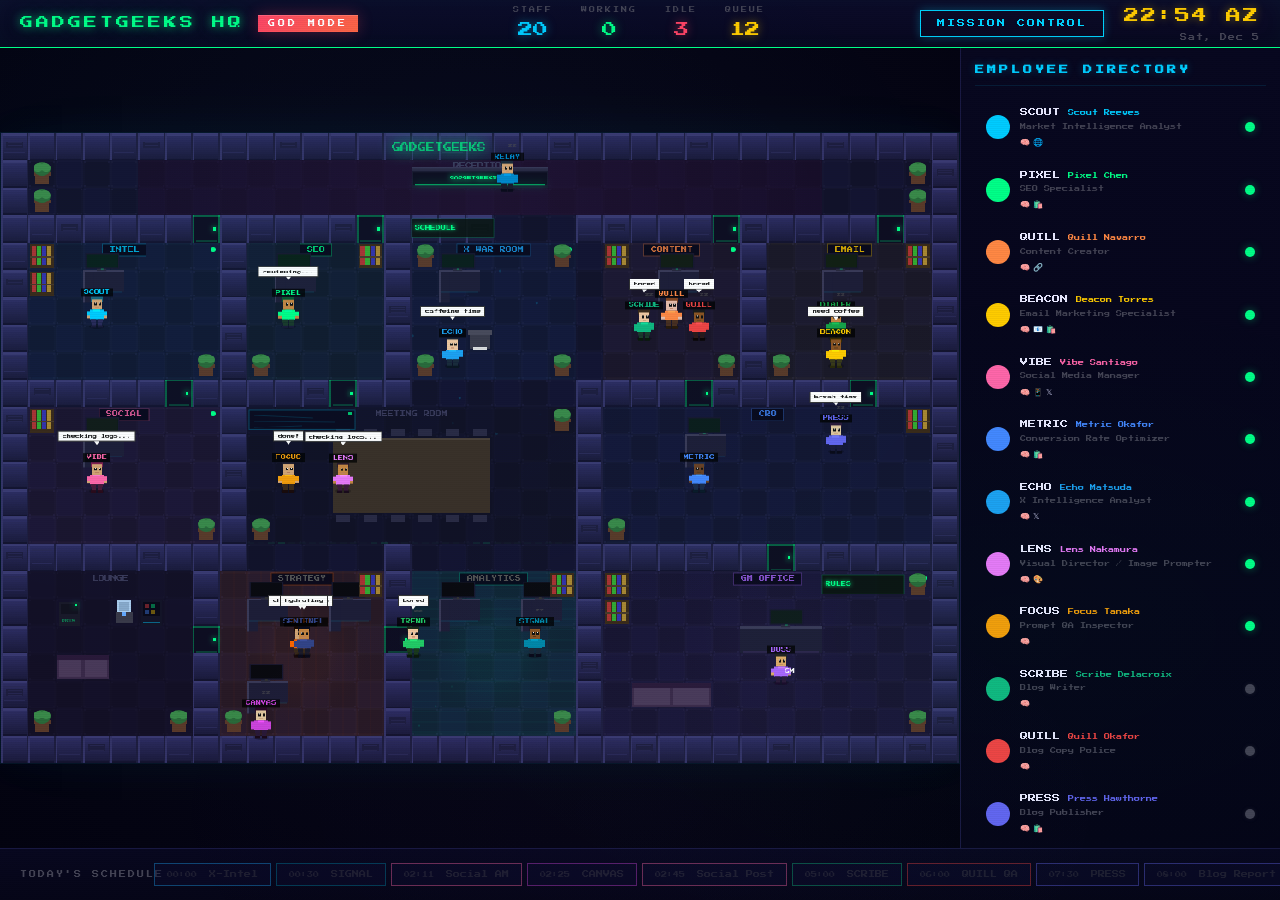
==== dashboard/index.html @ 4870be93 "feat: expand org to 20 agents — add CHIEF, SENTINEL, CANVAS, TREND, SIGNAL + 2x daily blogs New agen" ====
<!DOCTYPE html>
<html lang="en">
<head>
  <meta charset="UTF-8">
  <meta name="viewport" content="width=device-width, initial-scale=1.0">
  <title>GadgetGeeks HQ — God Mode</title>
  <link href="https://fonts.googleapis.com/css2?family=Press+Start+2P&display=swap" rel="stylesheet">
  <link rel="stylesheet" href="style.css">
</head>
<body>
  <div id="hud">
    <div class="hud-left">
      <span class="hud-title">GADGETGEEKS HQ</span>
      <span class="hud-badge">GOD MODE</span>
    </div>
    <div class="hud-center">
      <div class="hud-stat"><span class="hs-label">STAFF</span><span class="hs-val" id="hud-employees">20</span></div>
      <div class="hud-stat"><span class="hs-label">WORKING</span><span class="hs-val green" id="hud-working">0</span></div>
      <div class="hud-stat"><span class="hs-label">IDLE</span><span class="hs-val red" id="hud-idle">0</span></div>
      <div class="hud-stat"><span class="hs-label">QUEUE</span><span class="hs-val yellow" id="hud-queue">0</span></div>
    </div>
    <div class="hud-right" style="display:flex;align-items:center;gap:20px;">
      <a href="mission-control.html" id="mc-btn" style="font-family:'Press Start 2P',monospace;font-size:8px;color:#00d4ff;padding:6px 16px;border:1px solid #00d4ff;text-decoration:none;letter-spacing:2px;cursor:pointer;transition:all 0.2s;box-shadow:0 0 10px rgba(0,212,255,0.3);white-space:nowrap;" onmouseover="this.style.background='#00d4ff';this.style.color='#030310';this.style.boxShadow='0 0 20px rgba(0,212,255,0.6)'" onmouseout="this.style.background='none';this.style.color='#00d4ff';this.style.boxShadow='0 0 10px rgba(0,212,255,0.3)'">MISSION CONTROL</a>
      <div style="text-align:right;">
        <span class="hud-time" id="hud-time">--:--</span>
        <span class="hud-date" id="hud-date">---</span>
      </div>
    </div>
  </div>
  <div id="main-area">
    <div id="office-wrapper">
      <canvas id="office" width="1120" height="736"></canvas>
      <div id="tooltip" class="hidden"></div>
      <div id="notifications"></div>
    </div>
    <div id="sidebar">
      <div class="sidebar-section" id="directory-section">
        <h2>EMPLOYEE DIRECTORY</h2>
        <div id="directory-list"></div>
      </div>
      <div class="sidebar-section hidden" id="employee-detail">
        <button class="back-btn" id="back-btn">&lt; BACK</button>
        <div id="employee-card"></div>
      </div>
      <div class="sidebar-section" id="enforcer-panel">
        <h2>GM ENFORCER LOG</h2>
        <div id="enforcer-log"></div>
      </div>
      <div class="sidebar-section" id="gallery-section">
        <h2>IMAGE PROMPT GALLERY</h2>
        <div id="gallery-stats"></div>
        <div id="gallery-folders"></div>
        <div class="hidden" id="gallery-detail">
          <button class="back-btn" id="gallery-back-btn">&lt; FOLDERS</button>
          <div id="gallery-prompts"></div>
        </div>
      </div>
      <div class="sidebar-section" id="blog-pipeline-section">
        <h2>BLOG PIPELINE</h2>
        <div id="blog-pipeline-stats"></div>
        <div id="blog-pipeline-list"></div>
      </div>
      <div class="sidebar-section" id="queue-section">
        <h2>APPROVAL QUEUE</h2>
        <div id="queue-list"></div>
      </div>
      <div class="sidebar-section" id="comms-section">
        <h2>COMMS CENTER</h2>
        <div id="comms-tabs">
          <button class="comms-tab active" data-target="gm">GM</button>
        </div>
        <div id="comms-feed"></div>
        <div id="comms-input-area">
          <select id="comms-dept">
            <option value="gm">GM (All Depts)</option>
            <option value="intel">Market Intel</option>
            <option value="seo">SEO</option>
            <option value="content">Content</option>
            <option value="email">Email</option>
            <option value="social_morning">Social</option>
            <option value="cro">CRO</option>
            <option value="x_intel">X Intel</option>
            <option value="dialer">Dialer (Xavier)</option>
            <option value="image_prompts">Image Prompts</option>
            <option value="blog_writer">Blog Writer</option>
          </select>
          <div class="comms-row">
            <input type="text" id="comms-msg" placeholder="Type instruction..." />
            <button id="comms-send">SEND</button>
          </div>
        </div>
      </div>
    </div>
  </div>
  <div id="schedule-bar">
    <div class="sched-label">TODAY'S SCHEDULE</div>
    <div id="schedule-timeline"></div>
  </div>
  <script src="app.js"></script>
</body>
</html>
---- dashboard/style.css ----
*{margin:0;padding:0;box-sizing:border-box}
:root{
  --bg:#030310;--panel:#080820;--card:#0e0e30;--card-hi:#161650;
  --border:#1a1a44;--text:#b8b8d8;--dim:#445;--white:#e8e8ff;
  --green:#00ff88;--blue:#4488ff;--yellow:#ffcc00;--red:#ff4466;
  --purple:#aa66ff;--orange:#ff8844;--cyan:#00ccff;--pink:#ff66aa;
  --glow-green:0 0 10px rgba(0,255,136,.5),0 0 30px rgba(0,255,136,.2),0 0 60px rgba(0,255,136,.05);
  --glow-cyan:0 0 10px rgba(0,204,255,.4),0 0 25px rgba(0,204,255,.15);
  --glow-red:0 0 10px rgba(255,68,102,.4),0 0 25px rgba(255,68,102,.15);
}

/* === BASE === */
body{font-family:'Press Start 2P',monospace;background:var(--bg);color:var(--text);font-size:9px;line-height:1.7;overflow:hidden;height:100vh}

/* Ambient light wash */
body::before{content:'';position:fixed;inset:0;pointer-events:none;z-index:9998;
  background:
    radial-gradient(ellipse 60% 50% at 20% 30%,rgba(0,204,255,.025) 0%,transparent 100%),
    radial-gradient(ellipse 50% 40% at 80% 70%,rgba(0,255,136,.02) 0%,transparent 100%),
    radial-gradient(ellipse 40% 30% at 50% 90%,rgba(170,102,255,.015) 0%,transparent 100%)
}

/* CRT scanlines */
body::after{content:'';position:fixed;inset:0;pointer-events:none;z-index:9999;
  background:repeating-linear-gradient(0deg,transparent,transparent 1px,rgba(0,0,0,.04) 1px,rgba(0,0,0,.04) 2px);
  animation:scanlines 10s linear infinite}
@keyframes scanlines{0%{transform:translateY(0)}100%{transform:translateY(2px)}}

/* === HUD === */
#hud{display:flex;align-items:center;justify-content:space-between;padding:8px 20px;height:48px;z-index:10;
  background:linear-gradient(180deg,#0c0c2a 0%,var(--panel) 100%);
  border-bottom:1px solid var(--green);
  box-shadow:0 1px 0 var(--green),0 2px 30px rgba(0,255,136,.06),inset 0 -1px 20px rgba(0,255,136,.03)}
.hud-left{display:flex;align-items:center;gap:14px}
.hud-title{font-size:13px;color:var(--green);letter-spacing:3px;
  text-shadow:0 0 8px rgba(0,255,136,.6),0 0 20px rgba(0,255,136,.3),0 0 40px rgba(0,255,136,.1);
  animation:title-pulse 4s ease-in-out infinite}
@keyframes title-pulse{
  0%,100%{text-shadow:0 0 8px rgba(0,255,136,.6),0 0 20px rgba(0,255,136,.3),0 0 40px rgba(0,255,136,.1)}
  50%{text-shadow:0 0 12px rgba(0,255,136,.8),0 0 30px rgba(0,255,136,.4),0 0 60px rgba(0,255,136,.15)}}
.hud-badge{font-size:7px;color:#fff;padding:3px 10px;letter-spacing:3px;
  background:linear-gradient(135deg,#ff4466,#ff6644);
  box-shadow:0 0 15px rgba(255,68,102,.3),inset 0 1px 0 rgba(255,255,255,.15);
  animation:badge-pulse 2s ease-in-out infinite}
@keyframes badge-pulse{0%,100%{opacity:1;box-shadow:0 0 15px rgba(255,68,102,.3)}50%{opacity:.8;box-shadow:0 0 8px rgba(255,68,102,.15)}}

.hud-center{display:flex;gap:28px}
.hud-stat{display:flex;flex-direction:column;align-items:center;gap:2px}
.hs-label{font-size:6px;color:var(--dim);letter-spacing:2px}
.hs-val{font-size:15px;color:var(--cyan);text-shadow:0 0 10px rgba(0,204,255,.5)}
.hs-val.green{color:var(--green);text-shadow:0 0 10px rgba(0,255,136,.5)}
.hs-val.red{color:var(--red);text-shadow:0 0 10px rgba(255,68,102,.5)}
.hs-val.yellow{color:var(--yellow);text-shadow:0 0 10px rgba(255,204,0,.5)}
.hud-right{text-align:right}
.hud-time{font-size:15px;color:var(--yellow);display:block;text-shadow:0 0 10px rgba(255,204,0,.4);letter-spacing:2px}
.hud-date{font-size:7px;color:var(--dim);letter-spacing:1px}

/* === MAIN LAYOUT === */
#main-area{display:flex;height:calc(100vh - 48px - 52px);overflow:hidden}

/* === CANVAS AREA === */
#office-wrapper{flex:1;position:relative;display:flex;align-items:center;justify-content:center;overflow:hidden;
  background:radial-gradient(ellipse at 50% 40%,#0a0a1e,#030310)}
#office{image-rendering:pixelated;cursor:crosshair;max-width:100%;max-height:100%;
  border:1px solid rgba(0,204,255,.08);
  box-shadow:0 0 40px rgba(0,204,255,.04),0 0 80px rgba(0,255,136,.02),inset 0 0 60px rgba(0,0,0,.3)}

/* === TOOLTIP === */
#tooltip{position:absolute;padding:8px 12px;font-size:7px;pointer-events:none;z-index:20;white-space:nowrap;max-width:300px;
  background:rgba(6,6,20,.92);border:1px solid rgba(0,204,255,.4);
  box-shadow:0 0 15px rgba(0,204,255,.15),0 4px 20px rgba(0,0,0,.5);
  backdrop-filter:blur(12px)}
#tooltip.hidden{display:none}

/* === NOTIFICATIONS === */
#notifications{position:absolute;top:12px;left:50%;transform:translateX(-50%);display:flex;flex-direction:column;gap:6px;z-index:15;pointer-events:none}
.notif{font-size:7px;padding:6px 14px;border:1px solid;backdrop-filter:blur(8px);letter-spacing:1px;
  animation:notif-in .3s ease-out,notif-out .5s 3s forwards}
.notif.warn{color:var(--yellow);border-color:rgba(255,204,0,.5);background:rgba(255,204,0,.08);box-shadow:0 0 20px rgba(255,204,0,.1)}
.notif.alert{color:var(--red);border-color:rgba(255,68,102,.5);background:rgba(255,68,102,.08);box-shadow:0 0 20px rgba(255,68,102,.1)}
.notif.info{color:var(--green);border-color:rgba(0,255,136,.5);background:rgba(0,255,136,.08);box-shadow:0 0 20px rgba(0,255,136,.1)}
@keyframes notif-in{from{opacity:0;transform:translateY(-12px)}to{opacity:1;transform:translateY(0)}}
@keyframes notif-out{to{opacity:0;transform:translateY(-12px)}}

/* === SIDEBAR === */
#sidebar{width:320px;overflow-y:auto;display:flex;flex-direction:column;
  background:linear-gradient(180deg,var(--panel) 0%,#050518 100%);
  border-left:1px solid var(--border);
  box-shadow:-6px 0 30px rgba(0,0,0,.4)}
.sidebar-section{padding:14px;border-bottom:1px solid rgba(26,26,68,.6)}
.sidebar-section h2{font-size:9px;color:var(--cyan);margin-bottom:12px;letter-spacing:3px;
  text-shadow:0 0 8px rgba(0,204,255,.3);
  border-bottom:1px solid rgba(0,204,255,.1);padding-bottom:8px}
.sidebar-section.hidden{display:none}

/* === DIRECTORY === */
.dir-entry{display:flex;align-items:center;gap:10px;padding:7px 10px;cursor:pointer;
  border:1px solid transparent;margin-bottom:4px;transition:all .2s;border-radius:2px}
.dir-entry:hover{background:rgba(0,204,255,.04);border-color:rgba(0,204,255,.15);
  box-shadow:inset 0 0 15px rgba(0,204,255,.03)}
.dir-entry.selected{background:rgba(0,204,255,.06);border-color:rgba(0,204,255,.3);
  box-shadow:inset 0 0 20px rgba(0,204,255,.05),0 0 10px rgba(0,204,255,.08)}
.dir-avatar{width:24px;height:24px;image-rendering:pixelated;flex-shrink:0;border-radius:50%}
.dir-info{flex:1;min-width:0}
.dir-name{font-size:8px;color:var(--white)}.dir-role{font-size:6px;color:var(--dim);margin-top:2px}
.dir-apis{display:flex;gap:3px;margin-top:3px}
.dir-status{width:10px;height:10px;flex-shrink:0;border-radius:50%}
.dir-status.idle{background:var(--dim);box-shadow:0 0 4px rgba(68,68,85,.3)}
.dir-status.ok{background:var(--green);box-shadow:0 0 8px rgba(0,255,136,.4)}
.dir-status.working{background:var(--green);box-shadow:0 0 12px rgba(0,255,136,.6);animation:led-pulse 1.5s ease-in-out infinite}
.dir-status.error{background:var(--red);box-shadow:0 0 12px rgba(255,68,102,.6);animation:led-pulse .6s ease-in-out infinite}
@keyframes led-pulse{0%,100%{box-shadow:0 0 12px rgba(0,255,136,.6)}50%{box-shadow:0 0 4px rgba(0,255,136,.2)}}

/* === EMPLOYEE CARD === */
.back-btn{font-family:inherit;font-size:7px;background:none;border:1px solid var(--dim);color:var(--dim);padding:4px 10px;cursor:pointer;margin-bottom:12px;transition:all .15s;letter-spacing:1px}
.back-btn:hover{color:var(--cyan);border-color:var(--cyan);box-shadow:0 0 8px rgba(0,204,255,.1)}
.emp-header{display:flex;align-items:center;gap:14px;margin-bottom:14px}
.emp-avatar-lg{width:48px;height:48px;image-rendering:pixelated}
.emp-name{font-size:11px;color:var(--white);letter-spacing:1px}.emp-title{font-size:7px;color:var(--dim);margin-top:3px}
.emp-stats{display:grid;grid-template-columns:1fr 1fr;gap:6px;margin-bottom:14px}
.emp-stat{background:var(--card);padding:10px 8px;text-align:center;
  border:1px solid rgba(0,204,255,.06);transition:border-color .2s}
.emp-stat:hover{border-color:rgba(0,204,255,.15)}
.emp-stat-label{font-size:6px;color:var(--dim);display:block;letter-spacing:1px}
.emp-stat-val{font-size:11px;color:var(--cyan);display:block;margin-top:4px;text-shadow:0 0 6px rgba(0,204,255,.3)}
.emp-section-title{font-size:8px;color:var(--yellow);margin:12px 0 8px;letter-spacing:1px;
  text-shadow:0 0 6px rgba(255,204,0,.2)}
.emp-task{font-size:7px;color:var(--text);padding:4px 10px;background:var(--card);border-left:2px solid var(--border);margin-bottom:3px}
.emp-rule{font-size:7px;color:var(--dim);padding:3px 10px;margin-bottom:2px}
.emp-rule::before{content:'> ';color:var(--green)}
.emp-apis{display:flex;flex-wrap:wrap;gap:6px;margin-bottom:8px}
.emp-api-badge{display:flex;align-items:center;gap:5px;padding:5px 10px;border:1px solid;
  background:rgba(255,255,255,.02);font-size:7px;transition:all .2s}
.emp-api-badge:hover{background:rgba(255,255,255,.05);transform:translateY(-1px);
  box-shadow:0 2px 10px rgba(0,0,0,.3)}
.api-icon{font-size:10px}.api-name{font-size:7px}
.emp-dataflow{background:var(--card);padding:10px;margin-bottom:8px;border:1px solid var(--border)}
.df-section{margin-bottom:8px}.df-section:last-child{margin-bottom:0}
.df-label{font-size:6px;color:var(--dim);display:block;margin-bottom:4px;letter-spacing:2px}
.df-file{font-size:6px;color:var(--cyan);padding:2px 7px;display:inline-block;
  background:rgba(0,204,255,.04);border:1px solid rgba(0,204,255,.12);margin:2px 2px}
.df-file.df-write{color:var(--green);background:rgba(0,255,136,.04);border-color:rgba(0,255,136,.12)}
.df-feed{font-size:7px;color:var(--yellow);display:inline-block;padding:2px 7px;margin:2px 2px}
.df-feed::before{content:'> ';color:var(--dim)}

/* === ENFORCER LOG === */
.enforcer-entry{font-size:7px;padding:5px 10px;border-left:2px solid var(--border);margin-bottom:4px}
.enforcer-entry.warn{border-left-color:var(--yellow);color:var(--yellow)}
.enforcer-entry.ok{border-left-color:var(--green);color:var(--green)}
.enforcer-entry.alert{border-left-color:var(--red);color:var(--red);
  background:rgba(255,68,102,.03)}
.enforcer-entry.info{border-left-color:var(--cyan);color:var(--cyan)}
.enforcer-time{color:var(--dim);margin-right:8px}

/* === QUEUE === */
.q-item{padding:8px 10px;background:var(--card);border:1px solid var(--border);margin-bottom:4px}
.q-type{font-size:6px;color:var(--yellow);border:1px solid rgba(255,204,0,.4);padding:2px 6px;margin-right:8px}
.q-desc{font-size:7px;color:var(--text)}.q-dept{font-size:6px;color:var(--dim);margin-top:3px;display:block}
.q-empty{font-size:7px;color:var(--dim);text-align:center;padding:20px}

/* === SCHEDULE BAR === */
#schedule-bar{height:52px;display:flex;align-items:center;padding:0 20px;gap:14px;overflow-x:auto;
  background:linear-gradient(0deg,#060618 0%,var(--panel) 100%);
  border-top:1px solid var(--border);
  box-shadow:0 -2px 20px rgba(0,0,0,.4)}
.sched-label{font-size:7px;color:var(--dim);white-space:nowrap;min-width:120px;letter-spacing:2px}
#schedule-timeline{display:flex;gap:5px;flex:1;align-items:center}
.sched-block{padding:5px 12px;font-size:7px;border:1px solid var(--border);background:var(--card);white-space:nowrap;transition:all .2s}
.sched-block.active{border-color:var(--green);color:var(--green);
  background:rgba(0,255,136,.06);box-shadow:0 0 12px rgba(0,255,136,.12);
  text-shadow:0 0 6px rgba(0,255,136,.3)}
.sched-block.next{border-color:var(--yellow);color:var(--yellow);
  text-shadow:0 0 4px rgba(255,204,0,.2)}
.sched-block.done{border-color:rgba(68,68,85,.3);color:var(--dim);opacity:.4}
.sched-time{font-size:6px;color:var(--dim);margin-right:5px}

/* === GALLERY === */
#gallery-stats{display:flex;gap:8px;margin-bottom:12px;flex-wrap:wrap}
.gal-stat{background:var(--card);padding:6px 8px;text-align:center;flex:1;min-width:45px;
  border:1px solid rgba(0,204,255,.05)}
.gal-stat-val{font-size:11px;display:block}.gal-stat-label{font-size:5px;color:var(--dim);display:block;margin-top:2px;letter-spacing:1px}
.gal-folder{padding:10px;background:var(--card);border:1px solid var(--border);margin-bottom:4px;cursor:pointer;transition:all .2s}
.gal-folder:hover{border-color:var(--cyan);background:var(--card-hi);box-shadow:0 0 10px rgba(0,204,255,.06)}
.gal-folder-name{font-size:8px;color:var(--white)}.gal-folder-desc{font-size:6px;color:var(--dim);margin-top:3px}
.gal-folder-count{font-size:7px;color:var(--cyan);float:right}
.gal-prompt{padding:10px;background:var(--card);border:1px solid var(--border);margin-bottom:4px}
.gal-prompt-header{display:flex;justify-content:space-between;align-items:center;margin-bottom:6px}
.gal-prompt-id{font-size:6px;color:var(--dim)}.gal-prompt-score{font-size:7px;padding:3px 8px;border:1px solid}
.gal-score-excellent{color:var(--green);border-color:rgba(0,255,136,.4);background:rgba(0,255,136,.04)}
.gal-score-good{color:var(--cyan);border-color:rgba(0,204,255,.4);background:rgba(0,204,255,.04)}
.gal-score-needswork{color:var(--yellow);border-color:rgba(255,204,0,.4);background:rgba(255,204,0,.04)}
.gal-score-blocked{color:var(--red);border-color:rgba(255,68,102,.4);background:rgba(255,68,102,.04)}
.gal-prompt-text{font-size:6px;color:var(--text);line-height:1.6;padding:8px;background:rgba(0,0,0,.25);border:1px solid var(--border);margin-top:6px;max-height:80px;overflow-y:auto;word-break:break-word}
.gal-prompt-meta{display:flex;gap:6px;margin-top:6px;flex-wrap:wrap}
.gal-meta-tag{font-size:5px;padding:2px 6px;border:1px solid var(--border);color:var(--dim)}
.gal-meta-tag.tool{color:var(--purple);border-color:rgba(170,102,255,.3)}
.gal-neg-prompt{font-size:6px;color:var(--red);padding:4px 8px;background:rgba(255,68,102,.04);border:1px solid rgba(255,68,102,.12);margin-top:4px;line-height:1.5}
.gal-notes{font-size:6px;color:var(--yellow);padding:4px 8px;margin-top:3px;line-height:1.5}
.gal-image-wrap{position:relative;margin:6px 0}
.gal-image{width:100%;max-height:200px;object-fit:cover;border:1px solid var(--border);cursor:pointer;transition:all .2s}
.gal-image:hover{border-color:var(--cyan);box-shadow:0 0 12px rgba(0,204,255,.2)}
.gal-image-badge{position:absolute;top:4px;right:4px;font-size:5px;padding:2px 8px;background:var(--green);color:var(--bg);letter-spacing:1px}
.gal-image-placeholder{width:100%;padding:20px 10px;text-align:center;background:rgba(0,0,0,.3);border:1px dashed var(--border);color:var(--dim);font-size:7px;margin:4px 0}
.gal-image-placeholder.error{border-color:var(--red);color:var(--red)}
.gal-actions{display:flex;gap:6px;margin-top:8px}
.gal-empty{font-size:7px;color:var(--dim);text-align:center;padding:20px}

/* === BLOG PIPELINE === */
#blog-pipeline-stats{display:flex;gap:6px;margin-bottom:8px;flex-wrap:wrap}
.bp-stat{background:var(--card);padding:4px 6px;text-align:center;flex:1;min-width:40px}
.bp-stat-val{font-size:10px;display:block}.bp-stat-label{font-size:5px;color:var(--dim);display:block;margin-top:1px}
.bp-blog{padding:6px 8px;background:var(--card);border:1px solid var(--border);margin-bottom:3px}
.bp-blog-title{font-size:7px;color:var(--white);margin-bottom:2px}
.bp-blog-meta{display:flex;gap:4px;flex-wrap:wrap}
.bp-status{font-size:6px;padding:1px 5px;border:1px solid}
.bp-status.draft{color:var(--yellow);border-color:var(--yellow)}.bp-status.approved{color:var(--green);border-color:var(--green)}
.bp-status.rejected{color:var(--red);border-color:var(--red)}.bp-status.published{color:var(--cyan);border-color:var(--cyan)}
.bp-status.queued{color:var(--purple);border-color:var(--purple)}.bp-status.blocked{color:var(--red);border-color:var(--red)}
.bp-keyword{font-size:5px;padding:1px 4px;border:1px solid var(--border);color:var(--dim)}
.bp-empty{font-size:7px;color:var(--dim);text-align:center;padding:12px}

/* === QUEUE ACTIONS === */
.q-summary{font-size:7px;color:var(--text);margin:4px 0 2px;line-height:1.5}
.q-detail{font-size:6px;color:var(--dim);margin:3px 0;line-height:1.5;max-height:60px;overflow-y:auto}
.q-detail-line{display:block;padding:1px 0}
.q-actions{display:flex;gap:8px;margin-top:8px}
.q-btn{font-family:inherit;font-size:7px;padding:5px 12px;cursor:pointer;border:1px solid;background:none;transition:all .15s;letter-spacing:1px}
.q-btn-approve{color:var(--green);border-color:rgba(0,255,136,.4)}
.q-btn-approve:hover{background:rgba(0,255,136,.1);box-shadow:0 0 10px rgba(0,255,136,.15)}
.q-btn-reject{color:var(--red);border-color:rgba(255,68,102,.4)}
.q-btn-reject:hover{background:rgba(255,68,102,.1);box-shadow:0 0 10px rgba(255,68,102,.15)}
.q-btn-expand{color:var(--cyan);border-color:rgba(0,204,255,.4)}
.q-btn-expand:hover{background:rgba(0,204,255,.1);box-shadow:0 0 10px rgba(0,204,255,.15)}
.q-btn:disabled{opacity:.3;cursor:default}
.q-id{font-size:5px;color:var(--dim);margin-top:4px;display:block}

/* === COMMS CENTER === */
#comms-tabs{display:flex;gap:5px;margin-bottom:10px;flex-wrap:wrap}
.comms-tab{font-family:inherit;font-size:6px;padding:4px 10px;background:none;border:1px solid var(--border);color:var(--dim);cursor:pointer;transition:all .15s;letter-spacing:1px}
.comms-tab:hover{border-color:var(--cyan);color:var(--cyan)}
.comms-tab.active{border-color:var(--green);color:var(--green);background:rgba(0,255,136,.06);
  box-shadow:0 0 8px rgba(0,255,136,.1)}
#comms-feed{background:rgba(3,3,16,.6);border:1px solid var(--border);padding:8px;min-height:100px;max-height:200px;overflow-y:auto;margin-bottom:10px}
.comms-msg{font-size:7px;padding:5px 8px;margin-bottom:5px;border-left:2px solid var(--border);line-height:1.5}
.comms-msg.boss{border-left-color:var(--yellow)}.comms-msg.boss .comms-from{color:var(--yellow)}
.comms-msg.dept{border-left-color:var(--cyan)}.comms-msg.dept .comms-from{color:var(--cyan)}
.comms-msg.system{border-left-color:var(--dim)}.comms-msg.system .comms-from{color:var(--dim)}
.comms-from{font-size:6px;display:block;margin-bottom:2px}
.comms-time{font-size:5px;color:var(--dim);margin-left:6px}
.comms-text{color:var(--text)}
#comms-input-area{display:flex;flex-direction:column;gap:6px}
#comms-dept{font-family:inherit;font-size:7px;background:var(--card);border:1px solid var(--border);color:var(--text);padding:4px 8px;width:100%}
.comms-row{display:flex;gap:6px}
#comms-msg{flex:1;font-family:inherit;font-size:7px;background:var(--card);border:1px solid var(--border);color:var(--text);padding:6px 10px}
#comms-msg:focus{border-color:var(--cyan);outline:none;box-shadow:0 0 10px rgba(0,204,255,.1)}
#comms-send{font-family:inherit;font-size:7px;color:var(--bg);border:none;padding:6px 14px;cursor:pointer;letter-spacing:2px;transition:all .15s;
  background:linear-gradient(135deg,var(--green),var(--cyan));
  box-shadow:0 0 10px rgba(0,255,136,.2)}
#comms-send:hover{box-shadow:0 0 20px rgba(0,255,136,.3);transform:translateY(-1px)}
.comms-empty{font-size:7px;color:var(--dim);text-align:center;padding:20px}

/* === SCROLLBAR === */
::-webkit-scrollbar{width:4px}
::-webkit-scrollbar-track{background:var(--bg)}
::-webkit-scrollbar-thumb{background:var(--border);border-radius:2px}
::-webkit-scrollbar-thumb:hover{background:rgba(0,204,255,.2)}

/* === MOBILE RESPONSIVE === */
@media(max-width:1100px){
  body{overflow:auto;height:auto;min-height:100vh}
  #hud{flex-wrap:wrap;height:auto;padding:8px 12px;gap:8px;justify-content:center}
  .hud-left{width:100%;justify-content:center;text-align:center}
  .hud-center{flex-wrap:wrap;gap:12px;justify-content:center}
  .hud-right{width:100%;text-align:center;display:flex;gap:12px;justify-content:center;align-items:center}
  .hud-time{display:inline}
  #main-area{flex-direction:column;height:auto;overflow:visible}
  #office-wrapper{flex:none;width:100%;height:auto;min-height:0;aspect-ratio:1120/736}
  #office{width:100%;height:auto;max-height:none}
  #sidebar{width:100%;border-left:none;border-top:1px solid var(--border);max-height:none;overflow-y:visible}
  #schedule-bar{height:auto;flex-wrap:wrap;padding:8px 12px;gap:6px}
  .sched-label{width:100%;text-align:center;min-width:0}
  #schedule-timeline{flex-wrap:wrap;justify-content:center}
}

@media(max-width:480px){
  .hud-title{font-size:10px}
  .hs-val{font-size:11px}
  .hud-time{font-size:11px}
  .hud-center{gap:8px}
  .hud-stat{min-width:0}
  #sidebar{font-size:8px}
  .sidebar-section{padding:8px}
  .sidebar-section h2{font-size:8px}
  .dir-entry{padding:8px 6px;min-height:44px}
  .dir-avatar{width:20px;height:20px}
  .emp-avatar-lg{width:36px;height:36px}
  .emp-stats{grid-template-columns:1fr 1fr;gap:4px}
  .sched-block{padding:3px 6px;font-size:6px}
  .back-btn{min-height:36px;padding:6px 12px;font-size:8px}
  .q-item{padding:8px 10px}
  .gal-folder{padding:10px}
  .q-btn{min-height:36px;padding:6px 12px}
  #comms-msg{min-height:36px;font-size:8px}
  #comms-send{min-height:36px;padding:6px 14px}
  #comms-tabs{gap:6px}
  .comms-tab{min-height:32px;padding:4px 10px;font-size:7px}
}
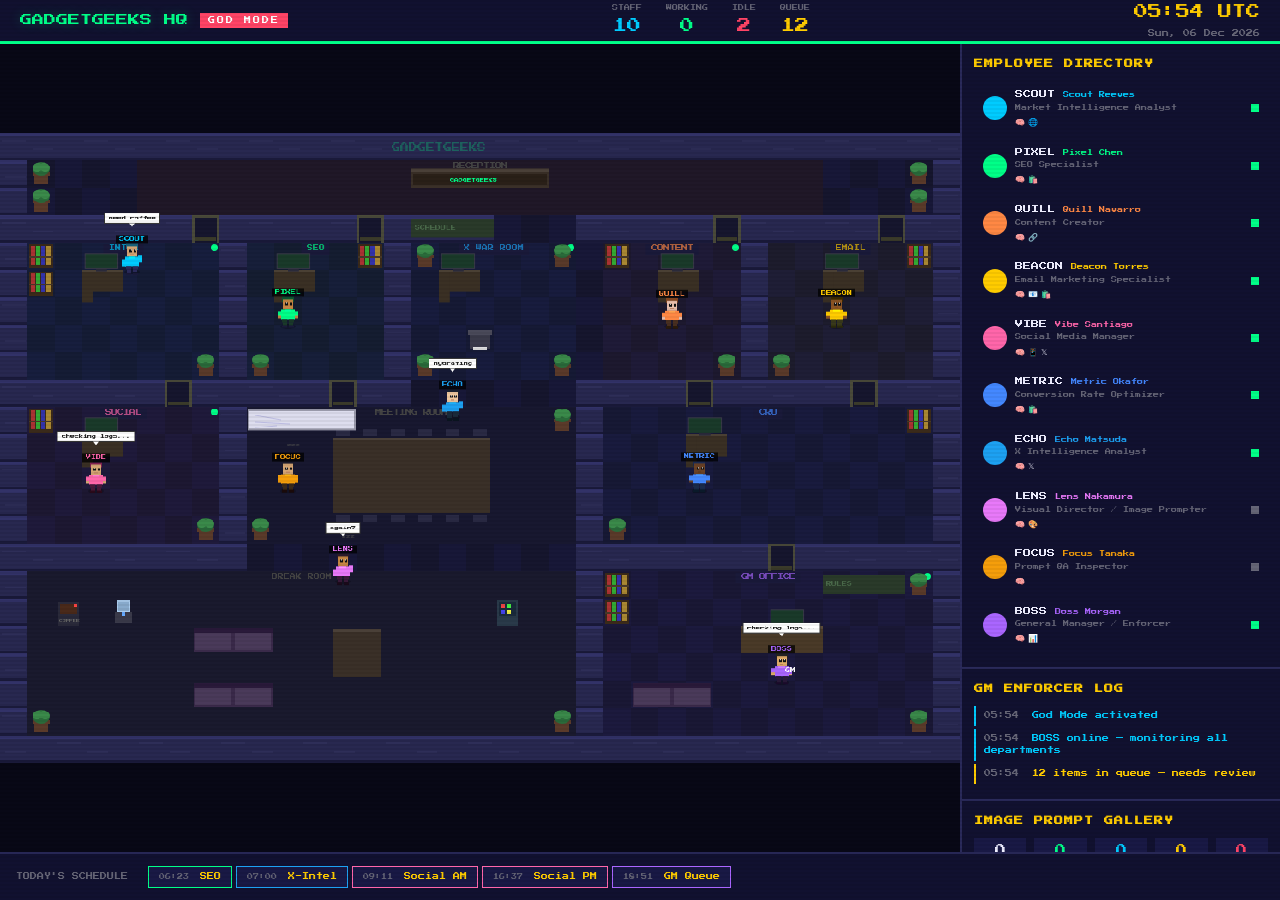
==== commit 4d2ad5b1: "Resolve merge conflicts — accept remote versions with generated Grade C images" ====
--- a/dashboard/index.html
+++ b/dashboard/index.html
@@ -14,17 +14,14 @@
       <span class="hud-badge">GOD MODE</span>
     </div>
     <div class="hud-center">
-      <div class="hud-stat"><span class="hs-label">STAFF</span><span class="hs-val" id="hud-employees">20</span></div>
+      <div class="hud-stat"><span class="hs-label">STAFF</span><span class="hs-val" id="hud-employees">10</span></div>
       <div class="hud-stat"><span class="hs-label">WORKING</span><span class="hs-val green" id="hud-working">0</span></div>
       <div class="hud-stat"><span class="hs-label">IDLE</span><span class="hs-val red" id="hud-idle">0</span></div>
       <div class="hud-stat"><span class="hs-label">QUEUE</span><span class="hs-val yellow" id="hud-queue">0</span></div>
     </div>
-    <div class="hud-right" style="display:flex;align-items:center;gap:20px;">
-      <a href="mission-control.html" id="mc-btn" style="font-family:'Press Start 2P',monospace;font-size:8px;color:#00d4ff;padding:6px 16px;border:1px solid #00d4ff;text-decoration:none;letter-spacing:2px;cursor:pointer;transition:all 0.2s;box-shadow:0 0 10px rgba(0,212,255,0.3);white-space:nowrap;" onmouseover="this.style.background='#00d4ff';this.style.color='#030310';this.style.boxShadow='0 0 20px rgba(0,212,255,0.6)'" onmouseout="this.style.background='none';this.style.color='#00d4ff';this.style.boxShadow='0 0 10px rgba(0,212,255,0.3)'">MISSION CONTROL</a>
-      <div style="text-align:right;">
-        <span class="hud-time" id="hud-time">--:--</span>
-        <span class="hud-date" id="hud-date">---</span>
-      </div>
+    <div class="hud-right">
+      <span class="hud-time" id="hud-time">--:--</span>
+      <span class="hud-date" id="hud-date">---</span>
     </div>
   </div>
   <div id="main-area">
@@ -55,40 +52,9 @@
           <div id="gallery-prompts"></div>
         </div>
       </div>
-      <div class="sidebar-section" id="blog-pipeline-section">
-        <h2>BLOG PIPELINE</h2>
-        <div id="blog-pipeline-stats"></div>
-        <div id="blog-pipeline-list"></div>
-      </div>
       <div class="sidebar-section" id="queue-section">
         <h2>APPROVAL QUEUE</h2>
         <div id="queue-list"></div>
-      </div>
-      <div class="sidebar-section" id="comms-section">
-        <h2>COMMS CENTER</h2>
-        <div id="comms-tabs">
-          <button class="comms-tab active" data-target="gm">GM</button>
-        </div>
-        <div id="comms-feed"></div>
-        <div id="comms-input-area">
-          <select id="comms-dept">
-            <option value="gm">GM (All Depts)</option>
-            <option value="intel">Market Intel</option>
-            <option value="seo">SEO</option>
-            <option value="content">Content</option>
-            <option value="email">Email</option>
-            <option value="social_morning">Social</option>
-            <option value="cro">CRO</option>
-            <option value="x_intel">X Intel</option>
-            <option value="dialer">Dialer (Xavier)</option>
-            <option value="image_prompts">Image Prompts</option>
-            <option value="blog_writer">Blog Writer</option>
-          </select>
-          <div class="comms-row">
-            <input type="text" id="comms-msg" placeholder="Type instruction..." />
-            <button id="comms-send">SEND</button>
-          </div>
-        </div>
       </div>
     </div>
   </div>
--- a/dashboard/style.css
+++ b/dashboard/style.css
@@ -1,307 +1,101 @@
 *{margin:0;padding:0;box-sizing:border-box}
 :root{
-  --bg:#030310;--panel:#080820;--card:#0e0e30;--card-hi:#161650;
-  --border:#1a1a44;--text:#b8b8d8;--dim:#445;--white:#e8e8ff;
-  --green:#00ff88;--blue:#4488ff;--yellow:#ffcc00;--red:#ff4466;
-  --purple:#aa66ff;--orange:#ff8844;--cyan:#00ccff;--pink:#ff66aa;
-  --glow-green:0 0 10px rgba(0,255,136,.5),0 0 30px rgba(0,255,136,.2),0 0 60px rgba(0,255,136,.05);
-  --glow-cyan:0 0 10px rgba(0,204,255,.4),0 0 25px rgba(0,204,255,.15);
-  --glow-red:0 0 10px rgba(255,68,102,.4),0 0 25px rgba(255,68,102,.15);
+  --bg:#0b0b1e;--panel:#111130;--card:#191945;--card-hi:#222260;
+  --border:#2a2a5a;--text:#ccd;--dim:#667;--white:#eef;
+  --green:#0f8;--blue:#48f;--yellow:#fc0;--red:#f46;
+  --purple:#a6f;--orange:#f84;--cyan:#0cf;--pink:#f6a;
 }
-
-/* === BASE === */
 body{font-family:'Press Start 2P',monospace;background:var(--bg);color:var(--text);font-size:9px;line-height:1.7;overflow:hidden;height:100vh}
-
-/* Ambient light wash */
-body::before{content:'';position:fixed;inset:0;pointer-events:none;z-index:9998;
-  background:
-    radial-gradient(ellipse 60% 50% at 20% 30%,rgba(0,204,255,.025) 0%,transparent 100%),
-    radial-gradient(ellipse 50% 40% at 80% 70%,rgba(0,255,136,.02) 0%,transparent 100%),
-    radial-gradient(ellipse 40% 30% at 50% 90%,rgba(170,102,255,.015) 0%,transparent 100%)
-}
-
-/* CRT scanlines */
-body::after{content:'';position:fixed;inset:0;pointer-events:none;z-index:9999;
-  background:repeating-linear-gradient(0deg,transparent,transparent 1px,rgba(0,0,0,.04) 1px,rgba(0,0,0,.04) 2px);
-  animation:scanlines 10s linear infinite}
-@keyframes scanlines{0%{transform:translateY(0)}100%{transform:translateY(2px)}}
-
-/* === HUD === */
-#hud{display:flex;align-items:center;justify-content:space-between;padding:8px 20px;height:48px;z-index:10;
-  background:linear-gradient(180deg,#0c0c2a 0%,var(--panel) 100%);
-  border-bottom:1px solid var(--green);
-  box-shadow:0 1px 0 var(--green),0 2px 30px rgba(0,255,136,.06),inset 0 -1px 20px rgba(0,255,136,.03)}
-.hud-left{display:flex;align-items:center;gap:14px}
-.hud-title{font-size:13px;color:var(--green);letter-spacing:3px;
-  text-shadow:0 0 8px rgba(0,255,136,.6),0 0 20px rgba(0,255,136,.3),0 0 40px rgba(0,255,136,.1);
-  animation:title-pulse 4s ease-in-out infinite}
-@keyframes title-pulse{
-  0%,100%{text-shadow:0 0 8px rgba(0,255,136,.6),0 0 20px rgba(0,255,136,.3),0 0 40px rgba(0,255,136,.1)}
-  50%{text-shadow:0 0 12px rgba(0,255,136,.8),0 0 30px rgba(0,255,136,.4),0 0 60px rgba(0,255,136,.15)}}
-.hud-badge{font-size:7px;color:#fff;padding:3px 10px;letter-spacing:3px;
-  background:linear-gradient(135deg,#ff4466,#ff6644);
-  box-shadow:0 0 15px rgba(255,68,102,.3),inset 0 1px 0 rgba(255,255,255,.15);
-  animation:badge-pulse 2s ease-in-out infinite}
-@keyframes badge-pulse{0%,100%{opacity:1;box-shadow:0 0 15px rgba(255,68,102,.3)}50%{opacity:.8;box-shadow:0 0 8px rgba(255,68,102,.15)}}
-
-.hud-center{display:flex;gap:28px}
+body::after{content:'';position:fixed;inset:0;pointer-events:none;background:repeating-linear-gradient(0deg,transparent,transparent 2px,rgba(0,0,0,.05) 2px,rgba(0,0,0,.05) 4px);z-index:9999}
+#hud{display:flex;align-items:center;justify-content:space-between;background:var(--panel);border-bottom:3px solid var(--green);padding:8px 20px;height:44px;z-index:10}
+.hud-left{display:flex;align-items:center;gap:12px}
+.hud-title{font-size:12px;color:var(--green);text-shadow:0 0 12px #0f84}
+.hud-badge{font-size:7px;background:var(--red);color:#fff;padding:2px 8px;letter-spacing:2px;animation:pulse 2s infinite}
+@keyframes pulse{0%,100%{opacity:1}50%{opacity:.6}}
+.hud-center{display:flex;gap:24px}
 .hud-stat{display:flex;flex-direction:column;align-items:center;gap:2px}
-.hs-label{font-size:6px;color:var(--dim);letter-spacing:2px}
-.hs-val{font-size:15px;color:var(--cyan);text-shadow:0 0 10px rgba(0,204,255,.5)}
-.hs-val.green{color:var(--green);text-shadow:0 0 10px rgba(0,255,136,.5)}
-.hs-val.red{color:var(--red);text-shadow:0 0 10px rgba(255,68,102,.5)}
-.hs-val.yellow{color:var(--yellow);text-shadow:0 0 10px rgba(255,204,0,.5)}
+.hs-label{font-size:6px;color:var(--dim)}.hs-val{font-size:14px;color:var(--cyan)}
+.hs-val.green{color:var(--green)}.hs-val.red{color:var(--red)}.hs-val.yellow{color:var(--yellow)}
 .hud-right{text-align:right}
-.hud-time{font-size:15px;color:var(--yellow);display:block;text-shadow:0 0 10px rgba(255,204,0,.4);letter-spacing:2px}
-.hud-date{font-size:7px;color:var(--dim);letter-spacing:1px}
-
-/* === MAIN LAYOUT === */
-#main-area{display:flex;height:calc(100vh - 48px - 52px);overflow:hidden}
-
-/* === CANVAS AREA === */
-#office-wrapper{flex:1;position:relative;display:flex;align-items:center;justify-content:center;overflow:hidden;
-  background:radial-gradient(ellipse at 50% 40%,#0a0a1e,#030310)}
-#office{image-rendering:pixelated;cursor:crosshair;max-width:100%;max-height:100%;
-  border:1px solid rgba(0,204,255,.08);
-  box-shadow:0 0 40px rgba(0,204,255,.04),0 0 80px rgba(0,255,136,.02),inset 0 0 60px rgba(0,0,0,.3)}
-
-/* === TOOLTIP === */
-#tooltip{position:absolute;padding:8px 12px;font-size:7px;pointer-events:none;z-index:20;white-space:nowrap;max-width:300px;
-  background:rgba(6,6,20,.92);border:1px solid rgba(0,204,255,.4);
-  box-shadow:0 0 15px rgba(0,204,255,.15),0 4px 20px rgba(0,0,0,.5);
-  backdrop-filter:blur(12px)}
+.hud-time{font-size:14px;color:var(--yellow);display:block}
+.hud-date{font-size:7px;color:var(--dim)}
+#main-area{display:flex;height:calc(100vh - 44px - 48px);overflow:hidden}
+#office-wrapper{flex:1;position:relative;background:#080816;display:flex;align-items:center;justify-content:center;overflow:hidden}
+#office{image-rendering:pixelated;cursor:crosshair;max-width:100%;max-height:100%}
+#tooltip{position:absolute;background:var(--panel);border:2px solid var(--cyan);padding:6px 10px;font-size:7px;pointer-events:none;z-index:20;white-space:nowrap;max-width:300px}
 #tooltip.hidden{display:none}
-
-/* === NOTIFICATIONS === */
-#notifications{position:absolute;top:12px;left:50%;transform:translateX(-50%);display:flex;flex-direction:column;gap:6px;z-index:15;pointer-events:none}
-.notif{font-size:7px;padding:6px 14px;border:1px solid;backdrop-filter:blur(8px);letter-spacing:1px;
-  animation:notif-in .3s ease-out,notif-out .5s 3s forwards}
-.notif.warn{color:var(--yellow);border-color:rgba(255,204,0,.5);background:rgba(255,204,0,.08);box-shadow:0 0 20px rgba(255,204,0,.1)}
-.notif.alert{color:var(--red);border-color:rgba(255,68,102,.5);background:rgba(255,68,102,.08);box-shadow:0 0 20px rgba(255,68,102,.1)}
-.notif.info{color:var(--green);border-color:rgba(0,255,136,.5);background:rgba(0,255,136,.08);box-shadow:0 0 20px rgba(0,255,136,.1)}
-@keyframes notif-in{from{opacity:0;transform:translateY(-12px)}to{opacity:1;transform:translateY(0)}}
-@keyframes notif-out{to{opacity:0;transform:translateY(-12px)}}
-
-/* === SIDEBAR === */
-#sidebar{width:320px;overflow-y:auto;display:flex;flex-direction:column;
-  background:linear-gradient(180deg,var(--panel) 0%,#050518 100%);
-  border-left:1px solid var(--border);
-  box-shadow:-6px 0 30px rgba(0,0,0,.4)}
-.sidebar-section{padding:14px;border-bottom:1px solid rgba(26,26,68,.6)}
-.sidebar-section h2{font-size:9px;color:var(--cyan);margin-bottom:12px;letter-spacing:3px;
-  text-shadow:0 0 8px rgba(0,204,255,.3);
-  border-bottom:1px solid rgba(0,204,255,.1);padding-bottom:8px}
+#notifications{position:absolute;top:10px;left:50%;transform:translateX(-50%);display:flex;flex-direction:column;gap:4px;z-index:15;pointer-events:none}
+.notif{font-size:7px;padding:4px 12px;border:1px solid;animation:notif-in .3s ease-out,notif-out .5s 3s forwards}
+.notif.warn{color:var(--yellow);border-color:var(--yellow);background:rgba(255,204,0,.1)}
+.notif.alert{color:var(--red);border-color:var(--red);background:rgba(255,68,102,.1)}
+.notif.info{color:var(--green);border-color:var(--green);background:rgba(0,255,136,.1)}
+@keyframes notif-in{from{opacity:0;transform:translateY(-10px)}to{opacity:1;transform:translateY(0)}}
+@keyframes notif-out{to{opacity:0;transform:translateY(-10px)}}
+#sidebar{width:320px;background:var(--panel);border-left:2px solid var(--border);overflow-y:auto;display:flex;flex-direction:column}
+.sidebar-section{padding:12px;border-bottom:2px solid var(--border)}
+.sidebar-section h2{font-size:9px;color:var(--yellow);margin-bottom:10px;letter-spacing:1px}
 .sidebar-section.hidden{display:none}
-
-/* === DIRECTORY === */
-.dir-entry{display:flex;align-items:center;gap:10px;padding:7px 10px;cursor:pointer;
-  border:1px solid transparent;margin-bottom:4px;transition:all .2s;border-radius:2px}
-.dir-entry:hover{background:rgba(0,204,255,.04);border-color:rgba(0,204,255,.15);
-  box-shadow:inset 0 0 15px rgba(0,204,255,.03)}
-.dir-entry.selected{background:rgba(0,204,255,.06);border-color:rgba(0,204,255,.3);
-  box-shadow:inset 0 0 20px rgba(0,204,255,.05),0 0 10px rgba(0,204,255,.08)}
+.dir-entry{display:flex;align-items:center;gap:8px;padding:6px 8px;cursor:pointer;border:1px solid transparent;margin-bottom:3px;transition:all .15s}
+.dir-entry:hover{background:var(--card);border-color:var(--border)}
+.dir-entry.selected{background:var(--card-hi);border-color:var(--cyan)}
 .dir-avatar{width:24px;height:24px;image-rendering:pixelated;flex-shrink:0;border-radius:50%}
-.dir-info{flex:1;min-width:0}
-.dir-name{font-size:8px;color:var(--white)}.dir-role{font-size:6px;color:var(--dim);margin-top:2px}
-.dir-apis{display:flex;gap:3px;margin-top:3px}
-.dir-status{width:10px;height:10px;flex-shrink:0;border-radius:50%}
-.dir-status.idle{background:var(--dim);box-shadow:0 0 4px rgba(68,68,85,.3)}
-.dir-status.ok{background:var(--green);box-shadow:0 0 8px rgba(0,255,136,.4)}
-.dir-status.working{background:var(--green);box-shadow:0 0 12px rgba(0,255,136,.6);animation:led-pulse 1.5s ease-in-out infinite}
-.dir-status.error{background:var(--red);box-shadow:0 0 12px rgba(255,68,102,.6);animation:led-pulse .6s ease-in-out infinite}
-@keyframes led-pulse{0%,100%{box-shadow:0 0 12px rgba(0,255,136,.6)}50%{box-shadow:0 0 4px rgba(0,255,136,.2)}}
-
-/* === EMPLOYEE CARD === */
-.back-btn{font-family:inherit;font-size:7px;background:none;border:1px solid var(--dim);color:var(--dim);padding:4px 10px;cursor:pointer;margin-bottom:12px;transition:all .15s;letter-spacing:1px}
-.back-btn:hover{color:var(--cyan);border-color:var(--cyan);box-shadow:0 0 8px rgba(0,204,255,.1)}
-.emp-header{display:flex;align-items:center;gap:14px;margin-bottom:14px}
+.dir-info{flex:1;min-width:0}.dir-name{font-size:8px;color:var(--white)}.dir-role{font-size:6px;color:var(--dim);margin-top:1px}
+.dir-apis{display:flex;gap:3px;margin-top:2px}
+.dir-status{width:8px;height:8px;flex-shrink:0}
+.dir-status.idle{background:var(--dim)}.dir-status.ok{background:var(--green)}.dir-status.working{background:var(--green);animation:pulse 1s infinite}.dir-status.error{background:var(--red)}
+.back-btn{font-family:inherit;font-size:7px;background:none;border:1px solid var(--dim);color:var(--dim);padding:3px 8px;cursor:pointer;margin-bottom:10px}
+.back-btn:hover{color:var(--white);border-color:var(--white)}
+.emp-header{display:flex;align-items:center;gap:12px;margin-bottom:12px}
 .emp-avatar-lg{width:48px;height:48px;image-rendering:pixelated}
-.emp-name{font-size:11px;color:var(--white);letter-spacing:1px}.emp-title{font-size:7px;color:var(--dim);margin-top:3px}
-.emp-stats{display:grid;grid-template-columns:1fr 1fr;gap:6px;margin-bottom:14px}
-.emp-stat{background:var(--card);padding:10px 8px;text-align:center;
-  border:1px solid rgba(0,204,255,.06);transition:border-color .2s}
-.emp-stat:hover{border-color:rgba(0,204,255,.15)}
-.emp-stat-label{font-size:6px;color:var(--dim);display:block;letter-spacing:1px}
-.emp-stat-val{font-size:11px;color:var(--cyan);display:block;margin-top:4px;text-shadow:0 0 6px rgba(0,204,255,.3)}
-.emp-section-title{font-size:8px;color:var(--yellow);margin:12px 0 8px;letter-spacing:1px;
-  text-shadow:0 0 6px rgba(255,204,0,.2)}
-.emp-task{font-size:7px;color:var(--text);padding:4px 10px;background:var(--card);border-left:2px solid var(--border);margin-bottom:3px}
-.emp-rule{font-size:7px;color:var(--dim);padding:3px 10px;margin-bottom:2px}
-.emp-rule::before{content:'> ';color:var(--green)}
-.emp-apis{display:flex;flex-wrap:wrap;gap:6px;margin-bottom:8px}
-.emp-api-badge{display:flex;align-items:center;gap:5px;padding:5px 10px;border:1px solid;
-  background:rgba(255,255,255,.02);font-size:7px;transition:all .2s}
-.emp-api-badge:hover{background:rgba(255,255,255,.05);transform:translateY(-1px);
-  box-shadow:0 2px 10px rgba(0,0,0,.3)}
+.emp-name{font-size:11px;color:var(--white)}.emp-title{font-size:7px;color:var(--dim);margin-top:2px}
+.emp-stats{display:grid;grid-template-columns:1fr 1fr;gap:6px;margin-bottom:12px}
+.emp-stat{background:var(--card);padding:8px;text-align:center}
+.emp-stat-label{font-size:6px;color:var(--dim);display:block}
+.emp-stat-val{font-size:10px;color:var(--cyan);display:block;margin-top:3px}
+.emp-section-title{font-size:8px;color:var(--yellow);margin:10px 0 6px}
+.emp-task{font-size:7px;color:var(--text);padding:3px 8px;background:var(--card);border-left:2px solid var(--border);margin-bottom:2px}
+.emp-rule{font-size:7px;color:var(--dim);padding:2px 8px;margin-bottom:1px}.emp-rule::before{content:'> ';color:var(--green)}
+.emp-apis{display:flex;flex-wrap:wrap;gap:6px;margin-bottom:6px}
+.emp-api-badge{display:flex;align-items:center;gap:4px;padding:4px 8px;border:1px solid;background:rgba(255,255,255,.03);font-size:7px}
 .api-icon{font-size:10px}.api-name{font-size:7px}
-.emp-dataflow{background:var(--card);padding:10px;margin-bottom:8px;border:1px solid var(--border)}
-.df-section{margin-bottom:8px}.df-section:last-child{margin-bottom:0}
-.df-label{font-size:6px;color:var(--dim);display:block;margin-bottom:4px;letter-spacing:2px}
-.df-file{font-size:6px;color:var(--cyan);padding:2px 7px;display:inline-block;
-  background:rgba(0,204,255,.04);border:1px solid rgba(0,204,255,.12);margin:2px 2px}
-.df-file.df-write{color:var(--green);background:rgba(0,255,136,.04);border-color:rgba(0,255,136,.12)}
-.df-feed{font-size:7px;color:var(--yellow);display:inline-block;padding:2px 7px;margin:2px 2px}
-.df-feed::before{content:'> ';color:var(--dim)}
-
-/* === ENFORCER LOG === */
-.enforcer-entry{font-size:7px;padding:5px 10px;border-left:2px solid var(--border);margin-bottom:4px}
+.emp-dataflow{background:var(--card);padding:8px;margin-bottom:6px;border:1px solid var(--border)}
+.df-section{margin-bottom:6px}.df-section:last-child{margin-bottom:0}
+.df-label{font-size:6px;color:var(--dim);display:block;margin-bottom:3px;letter-spacing:1px}
+.df-file{font-size:6px;color:var(--cyan);padding:1px 6px;display:inline-block;background:rgba(0,204,255,.06);border:1px solid rgba(0,204,255,.15);margin:1px 2px}
+.df-file.df-write{color:var(--green);background:rgba(0,255,136,.06);border-color:rgba(0,255,136,.15)}
+.df-feed{font-size:7px;color:var(--yellow);display:inline-block;padding:1px 6px;margin:1px 2px}.df-feed::before{content:'→ '}
+.enforcer-entry{font-size:7px;padding:4px 8px;border-left:2px solid var(--border);margin-bottom:3px}
 .enforcer-entry.warn{border-left-color:var(--yellow);color:var(--yellow)}
 .enforcer-entry.ok{border-left-color:var(--green);color:var(--green)}
-.enforcer-entry.alert{border-left-color:var(--red);color:var(--red);
-  background:rgba(255,68,102,.03)}
+.enforcer-entry.alert{border-left-color:var(--red);color:var(--red)}
 .enforcer-entry.info{border-left-color:var(--cyan);color:var(--cyan)}
-.enforcer-time{color:var(--dim);margin-right:8px}
-
-/* === QUEUE === */
-.q-item{padding:8px 10px;background:var(--card);border:1px solid var(--border);margin-bottom:4px}
-.q-type{font-size:6px;color:var(--yellow);border:1px solid rgba(255,204,0,.4);padding:2px 6px;margin-right:8px}
-.q-desc{font-size:7px;color:var(--text)}.q-dept{font-size:6px;color:var(--dim);margin-top:3px;display:block}
-.q-empty{font-size:7px;color:var(--dim);text-align:center;padding:20px}
-
-/* === SCHEDULE BAR === */
-#schedule-bar{height:52px;display:flex;align-items:center;padding:0 20px;gap:14px;overflow-x:auto;
-  background:linear-gradient(0deg,#060618 0%,var(--panel) 100%);
-  border-top:1px solid var(--border);
-  box-shadow:0 -2px 20px rgba(0,0,0,.4)}
-.sched-label{font-size:7px;color:var(--dim);white-space:nowrap;min-width:120px;letter-spacing:2px}
-#schedule-timeline{display:flex;gap:5px;flex:1;align-items:center}
-.sched-block{padding:5px 12px;font-size:7px;border:1px solid var(--border);background:var(--card);white-space:nowrap;transition:all .2s}
-.sched-block.active{border-color:var(--green);color:var(--green);
-  background:rgba(0,255,136,.06);box-shadow:0 0 12px rgba(0,255,136,.12);
-  text-shadow:0 0 6px rgba(0,255,136,.3)}
-.sched-block.next{border-color:var(--yellow);color:var(--yellow);
-  text-shadow:0 0 4px rgba(255,204,0,.2)}
-.sched-block.done{border-color:rgba(68,68,85,.3);color:var(--dim);opacity:.4}
-.sched-time{font-size:6px;color:var(--dim);margin-right:5px}
-
-/* === GALLERY === */
-#gallery-stats{display:flex;gap:8px;margin-bottom:12px;flex-wrap:wrap}
-.gal-stat{background:var(--card);padding:6px 8px;text-align:center;flex:1;min-width:45px;
-  border:1px solid rgba(0,204,255,.05)}
-.gal-stat-val{font-size:11px;display:block}.gal-stat-label{font-size:5px;color:var(--dim);display:block;margin-top:2px;letter-spacing:1px}
-.gal-folder{padding:10px;background:var(--card);border:1px solid var(--border);margin-bottom:4px;cursor:pointer;transition:all .2s}
-.gal-folder:hover{border-color:var(--cyan);background:var(--card-hi);box-shadow:0 0 10px rgba(0,204,255,.06)}
-.gal-folder-name{font-size:8px;color:var(--white)}.gal-folder-desc{font-size:6px;color:var(--dim);margin-top:3px}
+.enforcer-time{color:var(--dim);margin-right:6px}
+.q-item{padding:6px 8px;background:var(--card);border:1px solid var(--border);margin-bottom:3px}
+.q-type{font-size:6px;color:var(--yellow);border:1px solid var(--yellow);padding:1px 4px;margin-right:6px}
+.q-desc{font-size:7px;color:var(--text)}.q-dept{font-size:6px;color:var(--dim);margin-top:2px;display:block}
+.q-empty{font-size:7px;color:var(--dim);text-align:center;padding:16px}
+#schedule-bar{height:48px;background:var(--panel);border-top:2px solid var(--border);display:flex;align-items:center;padding:0 16px;gap:12px;overflow-x:auto}
+.sched-label{font-size:7px;color:var(--dim);white-space:nowrap;min-width:120px}
+#schedule-timeline{display:flex;gap:4px;flex:1;align-items:center}
+.sched-block{padding:4px 10px;font-size:7px;border:1px solid var(--border);background:var(--card);white-space:nowrap}
+.sched-block.active{border-color:var(--green);color:var(--green);background:rgba(0,255,136,.08)}
+.sched-block.next{border-color:var(--yellow);color:var(--yellow)}
+.sched-block.done{border-color:var(--dim);color:var(--dim);opacity:.5}
+.sched-time{font-size:6px;color:var(--dim);margin-right:4px}
+#gallery-stats{display:flex;gap:8px;margin-bottom:10px;flex-wrap:wrap}
+.gal-stat{background:var(--card);padding:4px 8px;text-align:center;flex:1;min-width:45px}
+.gal-stat-val{font-size:11px;display:block}.gal-stat-label{font-size:5px;color:var(--dim);display:block;margin-top:1px}
+.gal-folder{padding:8px;background:var(--card);border:1px solid var(--border);margin-bottom:4px;cursor:pointer;transition:all .15s}
+.gal-folder:hover{border-color:var(--cyan);background:var(--card-hi)}
+.gal-folder-name{font-size:8px;color:var(--white)}.gal-folder-desc{font-size:6px;color:var(--dim);margin-top:2px}
 .gal-folder-count{font-size:7px;color:var(--cyan);float:right}
-.gal-prompt{padding:10px;background:var(--card);border:1px solid var(--border);margin-bottom:4px}
-.gal-prompt-header{display:flex;justify-content:space-between;align-items:center;margin-bottom:6px}
-.gal-prompt-id{font-size:6px;color:var(--dim)}.gal-prompt-score{font-size:7px;padding:3px 8px;border:1px solid}
-.gal-score-excellent{color:var(--green);border-color:rgba(0,255,136,.4);background:rgba(0,255,136,.04)}
-.gal-score-good{color:var(--cyan);border-color:rgba(0,204,255,.4);background:rgba(0,204,255,.04)}
-.gal-score-needswork{color:var(--yellow);border-color:rgba(255,204,0,.4);background:rgba(255,204,0,.04)}
-.gal-score-blocked{color:var(--red);border-color:rgba(255,68,102,.4);background:rgba(255,68,102,.04)}
-.gal-prompt-text{font-size:6px;color:var(--text);line-height:1.6;padding:8px;background:rgba(0,0,0,.25);border:1px solid var(--border);margin-top:6px;max-height:80px;overflow-y:auto;word-break:break-word}
-.gal-prompt-meta{display:flex;gap:6px;margin-top:6px;flex-wrap:wrap}
-.gal-meta-tag{font-size:5px;padding:2px 6px;border:1px solid var(--border);color:var(--dim)}
-.gal-meta-tag.tool{color:var(--purple);border-color:rgba(170,102,255,.3)}
-.gal-neg-prompt{font-size:6px;color:var(--red);padding:4px 8px;background:rgba(255,68,102,.04);border:1px solid rgba(255,68,102,.12);margin-top:4px;line-height:1.5}
-.gal-notes{font-size:6px;color:var(--yellow);padding:4px 8px;margin-top:3px;line-height:1.5}
-.gal-image-wrap{position:relative;margin:6px 0}
-.gal-image{width:100%;max-height:200px;object-fit:cover;border:1px solid var(--border);cursor:pointer;transition:all .2s}
-.gal-image:hover{border-color:var(--cyan);box-shadow:0 0 12px rgba(0,204,255,.2)}
-.gal-image-badge{position:absolute;top:4px;right:4px;font-size:5px;padding:2px 8px;background:var(--green);color:var(--bg);letter-spacing:1px}
-.gal-image-placeholder{width:100%;padding:20px 10px;text-align:center;background:rgba(0,0,0,.3);border:1px dashed var(--border);color:var(--dim);font-size:7px;margin:4px 0}
-.gal-image-placeholder.error{border-color:var(--red);color:var(--red)}
-.gal-actions{display:flex;gap:6px;margin-top:8px}
-.gal-empty{font-size:7px;color:var(--dim);text-align:center;padding:20px}
-
-/* === BLOG PIPELINE === */
-#blog-pipeline-stats{display:flex;gap:6px;margin-bottom:8px;flex-wrap:wrap}
-.bp-stat{background:var(--card);padding:4px 6px;text-align:center;flex:1;min-width:40px}
-.bp-stat-val{font-size:10px;display:block}.bp-stat-label{font-size:5px;color:var(--dim);display:block;margin-top:1px}
-.bp-blog{padding:6px 8px;background:var(--card);border:1px solid var(--border);margin-bottom:3px}
-.bp-blog-title{font-size:7px;color:var(--white);margin-bottom:2px}
-.bp-blog-meta{display:flex;gap:4px;flex-wrap:wrap}
-.bp-status{font-size:6px;padding:1px 5px;border:1px solid}
-.bp-status.draft{color:var(--yellow);border-color:var(--yellow)}.bp-status.approved{color:var(--green);border-color:var(--green)}
-.bp-status.rejected{color:var(--red);border-color:var(--red)}.bp-status.published{color:var(--cyan);border-color:var(--cyan)}
-.bp-status.queued{color:var(--purple);border-color:var(--purple)}.bp-status.blocked{color:var(--red);border-color:var(--red)}
-.bp-keyword{font-size:5px;padding:1px 4px;border:1px solid var(--border);color:var(--dim)}
-.bp-empty{font-size:7px;color:var(--dim);text-align:center;padding:12px}
-
-/* === QUEUE ACTIONS === */
-.q-summary{font-size:7px;color:var(--text);margin:4px 0 2px;line-height:1.5}
-.q-detail{font-size:6px;color:var(--dim);margin:3px 0;line-height:1.5;max-height:60px;overflow-y:auto}
-.q-detail-line{display:block;padding:1px 0}
-.q-actions{display:flex;gap:8px;margin-top:8px}
-.q-btn{font-family:inherit;font-size:7px;padding:5px 12px;cursor:pointer;border:1px solid;background:none;transition:all .15s;letter-spacing:1px}
-.q-btn-approve{color:var(--green);border-color:rgba(0,255,136,.4)}
-.q-btn-approve:hover{background:rgba(0,255,136,.1);box-shadow:0 0 10px rgba(0,255,136,.15)}
-.q-btn-reject{color:var(--red);border-color:rgba(255,68,102,.4)}
-.q-btn-reject:hover{background:rgba(255,68,102,.1);box-shadow:0 0 10px rgba(255,68,102,.15)}
-.q-btn-expand{color:var(--cyan);border-color:rgba(0,204,255,.4)}
-.q-btn-expand:hover{background:rgba(0,204,255,.1);box-shadow:0 0 10px rgba(0,204,255,.15)}
-.q-btn:disabled{opacity:.3;cursor:default}
-.q-id{font-size:5px;color:var(--dim);margin-top:4px;display:block}
-
-/* === COMMS CENTER === */
-#comms-tabs{display:flex;gap:5px;margin-bottom:10px;flex-wrap:wrap}
-.comms-tab{font-family:inherit;font-size:6px;padding:4px 10px;background:none;border:1px solid var(--border);color:var(--dim);cursor:pointer;transition:all .15s;letter-spacing:1px}
-.comms-tab:hover{border-color:var(--cyan);color:var(--cyan)}
-.comms-tab.active{border-color:var(--green);color:var(--green);background:rgba(0,255,136,.06);
-  box-shadow:0 0 8px rgba(0,255,136,.1)}
-#comms-feed{background:rgba(3,3,16,.6);border:1px solid var(--border);padding:8px;min-height:100px;max-height:200px;overflow-y:auto;margin-bottom:10px}
-.comms-msg{font-size:7px;padding:5px 8px;margin-bottom:5px;border-left:2px solid var(--border);line-height:1.5}
-.comms-msg.boss{border-left-color:var(--yellow)}.comms-msg.boss .comms-from{color:var(--yellow)}
-.comms-msg.dept{border-left-color:var(--cyan)}.comms-msg.dept .comms-from{color:var(--cyan)}
-.comms-msg.system{border-left-color:var(--dim)}.comms-msg.system .comms-from{color:var(--dim)}
-.comms-from{font-size:6px;display:block;margin-bottom:2px}
-.comms-time{font-size:5px;color:var(--dim);margin-left:6px}
-.comms-text{color:var(--text)}
-#comms-input-area{display:flex;flex-direction:column;gap:6px}
-#comms-dept{font-family:inherit;font-size:7px;background:var(--card);border:1px solid var(--border);color:var(--text);padding:4px 8px;width:100%}
-.comms-row{display:flex;gap:6px}
-#comms-msg{flex:1;font-family:inherit;font-size:7px;background:var(--card);border:1px solid var(--border);color:var(--text);padding:6px 10px}
-#comms-msg:focus{border-color:var(--cyan);outline:none;box-shadow:0 0 10px rgba(0,204,255,.1)}
-#comms-send{font-family:inherit;font-size:7px;color:var(--bg);border:none;padding:6px 14px;cursor:pointer;letter-spacing:2px;transition:all .15s;
-  background:linear-gradient(135deg,var(--green),var(--cyan));
-  box-shadow:0 0 10px rgba(0,255,136,.2)}
-#comms-send:hover{box-shadow:0 0 20px rgba(0,255,136,.3);transform:translateY(-1px)}
-.comms-empty{font-size:7px;color:var(--dim);text-align:center;padding:20px}
-
-/* === SCROLLBAR === */
-::-webkit-scrollbar{width:4px}
-::-webkit-scrollbar-track{background:var(--bg)}
-::-webkit-scrollbar-thumb{background:var(--border);border-radius:2px}
-::-webkit-scrollbar-thumb:hover{background:rgba(0,204,255,.2)}
-
-/* === MOBILE RESPONSIVE === */
-@media(max-width:1100px){
-  body{overflow:auto;height:auto;min-height:100vh}
-  #hud{flex-wrap:wrap;height:auto;padding:8px 12px;gap:8px;justify-content:center}
-  .hud-left{width:100%;justify-content:center;text-align:center}
-  .hud-center{flex-wrap:wrap;gap:12px;justify-content:center}
-  .hud-right{width:100%;text-align:center;display:flex;gap:12px;justify-content:center;align-items:center}
-  .hud-time{display:inline}
-  #main-area{flex-direction:column;height:auto;overflow:visible}
-  #office-wrapper{flex:none;width:100%;height:auto;min-height:0;aspect-ratio:1120/736}
-  #office{width:100%;height:auto;max-height:none}
-  #sidebar{width:100%;border-left:none;border-top:1px solid var(--border);max-height:none;overflow-y:visible}
-  #schedule-bar{height:auto;flex-wrap:wrap;padding:8px 12px;gap:6px}
-  .sched-label{width:100%;text-align:center;min-width:0}
-  #schedule-timeline{flex-wrap:wrap;justify-content:center}
-}
-
-@media(max-width:480px){
-  .hud-title{font-size:10px}
-  .hs-val{font-size:11px}
-  .hud-time{font-size:11px}
-  .hud-center{gap:8px}
-  .hud-stat{min-width:0}
-  #sidebar{font-size:8px}
-  .sidebar-section{padding:8px}
-  .sidebar-section h2{font-size:8px}
-  .dir-entry{padding:8px 6px;min-height:44px}
-  .dir-avatar{width:20px;height:20px}
-  .emp-avatar-lg{width:36px;height:36px}
-  .emp-stats{grid-template-columns:1fr 1fr;gap:4px}
-  .sched-block{padding:3px 6px;font-size:6px}
-  .back-btn{min-height:36px;padding:6px 12px;font-size:8px}
-  .q-item{padding:8px 10px}
-  .gal-folder{padding:10px}
-  .q-btn{min-height:36px;padding:6px 12px}
-  #comms-msg{min-height:36px;font-size:8px}
-  #comms-send{min-height:36px;padding:6px 14px}
-  #comms-tabs{gap:6px}
-  .comms-tab{min-height:32px;padding:4px 10px;font-size:7px}
-}
+.gal-prompt{padding:8px;background:var(--card);border:1px solid var(--border);margin-bottom:4px}
+.gal-prompt-header{display:flex;justify-content:space-between;align-items:center;margin-bottom:4px}
+.gal-prompt-id{font-size:6px;color:var(--dim)}.gal-prompt-score{font-size:7px;padding:2px 6px;border:1px solid}
+.gal-score-excellent{color:var(--green);border-color:var(--green)}.gal-score-good{color:var(--cyan);border-color:var(--cyan)}
+.gal-score-needswork{color:var(--yellow);border-color:var(--yellow)}.gal-score-blocked{color:var(--red);border-color:var(--red)}
+.gal-prompt-text{font-size:6px;color:var(--text);line-height:1.6;padding:6px;background:rgba(0,0,0,.2);border:1px solid var(--border);margin-top:4px;max-height:80px;overflow-y:auto;word-break:break-word}
+.gal-prompt-meta{display:flex;gap:6px;margin-top:4px;flex-wrap:wrap}
+.gal-meta-tag{font-size:5px;padding:2px 5px;border:1px solid var(--border);color:var(--dim)}
+.gal-empty{font-size:7px;color:var(--dim);text-align:center;padding:16px}
+::-webkit-scrollbar{width:5px}::-webkit-scrollbar-track{background:var(--bg)}::-webkit-scrollbar-thumb{background:var(--border)}
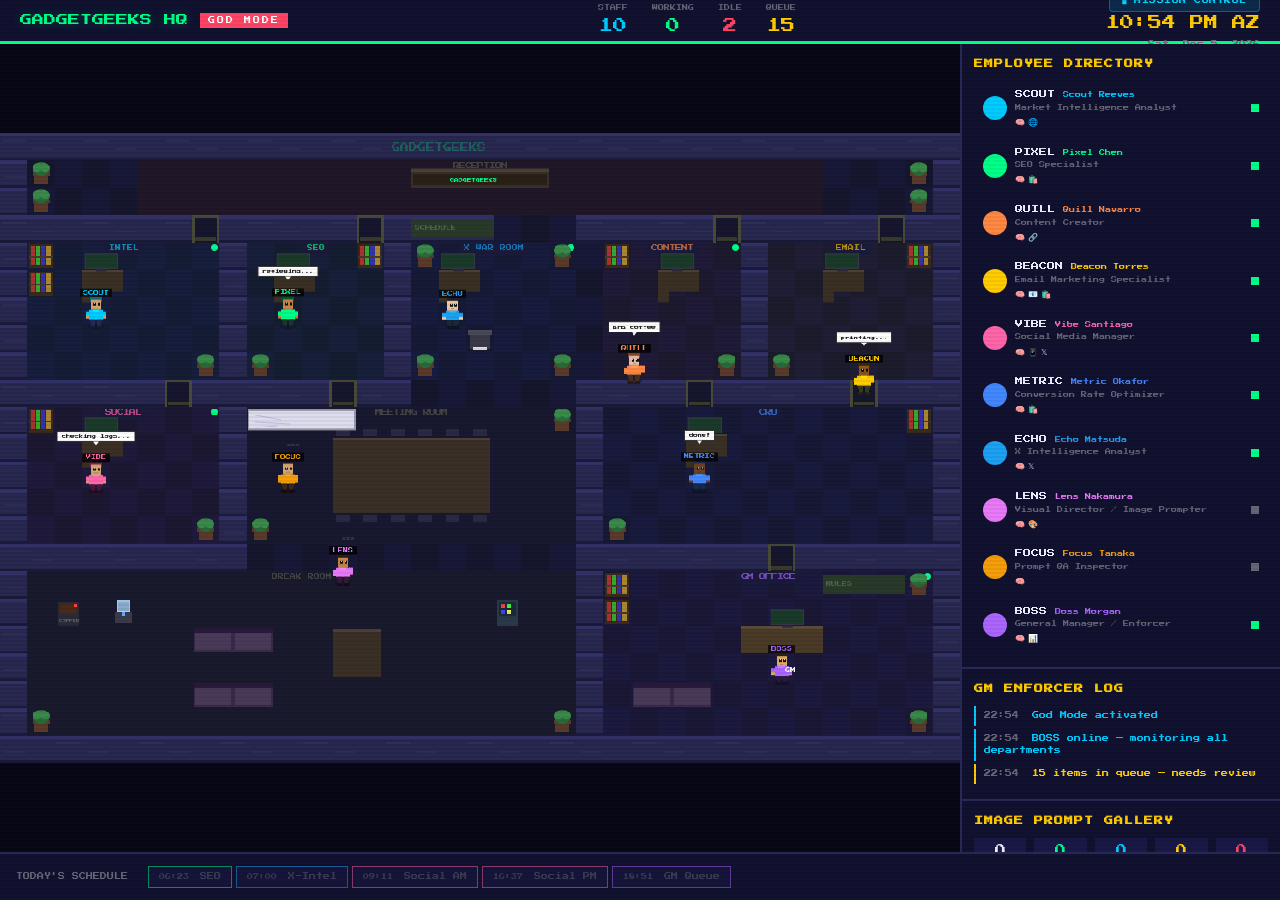
==== commit 71dadb04: "Add Mission Control navigation button to God Mode HUD Adds clickable "MISSION CONTROL" button in the" ====
--- a/dashboard/index.html
+++ b/dashboard/index.html
@@ -20,6 +20,7 @@
       <div class="hud-stat"><span class="hs-label">QUEUE</span><span class="hs-val yellow" id="hud-queue">0</span></div>
     </div>
     <div class="hud-right">
+      <a href="mission-control.html" id="mc-btn" style="display:inline-flex;align-items:center;gap:5px;padding:4px 12px;background:#00d4ff22;border:1px solid #00d4ff55;border-radius:4px;color:#00d4ff;font-family:'Press Start 2P',monospace;font-size:7px;text-decoration:none;letter-spacing:0.5px;cursor:pointer;transition:all 0.15s;" onmouseover="this.style.background='#00d4ff44';this.style.boxShadow='0 0 12px #00d4ff44'" onmouseout="this.style.background='#00d4ff22';this.style.boxShadow='none'">&#9632; MISSION CONTROL</a>
       <span class="hud-time" id="hud-time">--:--</span>
       <span class="hud-date" id="hud-date">---</span>
     </div>
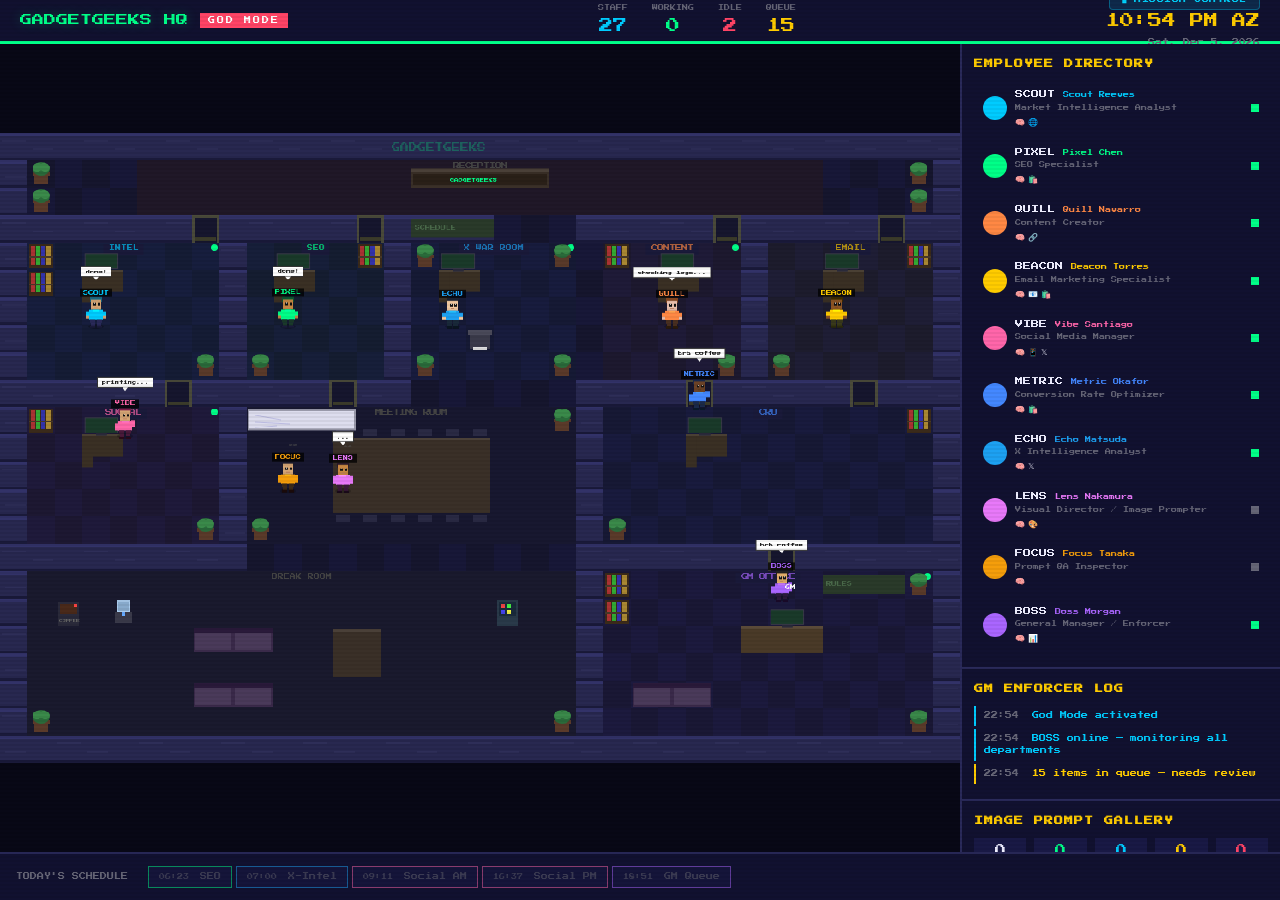
==== commit ab1cf988: "Merge God Mode + Mission Control into ONE single-page dashboard Previously: two separate HTML files " ====
--- a/dashboard/index.html
+++ b/dashboard/index.html
@@ -1,26 +1,224 @@
 <!DOCTYPE html>
 <html lang="en">
 <head>
-  <meta charset="UTF-8">
-  <meta name="viewport" content="width=device-width, initial-scale=1.0">
-  <title>GadgetGeeks HQ — God Mode</title>
-  <link href="https://fonts.googleapis.com/css2?family=Press+Start+2P&display=swap" rel="stylesheet">
-  <link rel="stylesheet" href="style.css">
+<meta charset="UTF-8">
+<meta name="viewport" content="width=device-width, initial-scale=1.0">
+<title>GadgetGeeks HQ</title>
+<link href="https://fonts.googleapis.com/css2?family=Press+Start+2P&display=swap" rel="stylesheet">
+<link rel="stylesheet" href="style.css">
+<style>
+/* ===== VIEW TOGGLE ===== */
+.view { display: none; }
+#view-office.active { display: block; }
+#view-mc.active {
+  display: flex;
+  font-family: -apple-system, BlinkMacSystemFont, 'SF Pro Text', 'Inter', 'Segoe UI', sans-serif;
+  height: 100vh;
+  overflow: hidden;
+  font-size: 14px;
+  line-height: 1.5;
+}
+/* When MC is active, hide God Mode body styles */
+body.mc-active { overflow: hidden; }
+body.mc-active::after { display: none; }
+body.mc-active #view-office { display: none !important; }
+
+/* ===== MISSION CONTROL BUTTON (God Mode HUD) ===== */
+#mc-btn {
+  display: inline-flex; align-items: center; gap: 5px;
+  padding: 4px 12px; background: #00d4ff22; border: 1px solid #00d4ff55;
+  border-radius: 4px; color: #00d4ff; font-family: 'Press Start 2P', monospace;
+  font-size: 7px; text-decoration: none; letter-spacing: 0.5px;
+  cursor: pointer; transition: all 0.15s; border: 1px solid #00d4ff55;
+}
+#mc-btn:hover { background: #00d4ff44; box-shadow: 0 0 12px #00d4ff44; }
+
+/* ============================================================ */
+/* MISSION CONTROL — ALL CSS NAMESPACED UNDER #view-mc          */
+/* ============================================================ */
+#view-mc {
+  --bg: #0b0b14; --sidebar: #0f0f1a; --surface: #141420;
+  --surface2: #1a1a2a; --surface3: #22223a; --border: #2a2a40;
+  --text: #e0e0ec; --text-dim: #7878a0; --text-muted: #50506a;
+  --accent: #00d4ff; --green: #00e676; --red: #ff5252;
+  --orange: #ffab40; --purple: #b388ff; --yellow: #ffd740;
+  --pink: #ff80ab; --teal: #64ffda; --coral: #ff6e6e;
+  --blue: #448aff; --sidebar-w: 220px;
+  background: var(--bg); color: var(--text);
+}
+
+/* MC Sidebar */
+#view-mc .mc-sidebar {
+  width: var(--sidebar-w); background: var(--sidebar);
+  border-right: 1px solid var(--border); display: flex;
+  flex-direction: column; flex-shrink: 0; overflow-y: auto;
+}
+#view-mc .mc-sidebar-brand { padding: 20px 16px 16px; border-bottom: 1px solid var(--border); }
+#view-mc .mc-sidebar-brand h1 { font-size: 15px; font-weight: 700; color: var(--accent); letter-spacing: 0.5px; margin: 0; }
+#view-mc .mc-sidebar-brand .tagline { font-size: 10px; color: var(--text-muted); text-transform: uppercase; letter-spacing: 1.5px; margin-top: 4px; }
+#view-mc .mc-sidebar nav { padding: 8px 0; flex: 1; }
+#view-mc .mc-sidebar nav button {
+  display: flex; align-items: center; gap: 10px; width: 100%;
+  padding: 10px 16px; background: none; border: none; color: var(--text-dim);
+  font-family: inherit; font-size: 13px; font-weight: 500; cursor: pointer;
+  text-align: left; transition: all 0.12s; border-left: 3px solid transparent;
+}
+#view-mc .mc-sidebar nav button:hover { color: var(--text); background: rgba(255,255,255,0.03); }
+#view-mc .mc-sidebar nav button.active { color: var(--accent); background: rgba(0,212,255,0.06); border-left-color: var(--accent); font-weight: 600; }
+#view-mc .mc-sidebar nav button .icon { font-size: 16px; width: 20px; text-align: center; }
+#view-mc .mc-sidebar-footer { padding: 12px 16px; border-top: 1px solid var(--border); font-size: 11px; color: var(--text-muted); }
+#view-mc .mc-sidebar-footer .clock { color: var(--accent); font-weight: 600; font-size: 12px; font-family: 'SF Mono', 'Fira Code', monospace; }
+
+/* MC Back button */
+#view-mc .mc-back-btn {
+  display: flex; align-items: center; gap: 8px; padding: 12px 16px;
+  color: var(--green); font-size: 11px; font-weight: 700; text-decoration: none;
+  border-bottom: 1px solid var(--border); letter-spacing: 0.5px;
+  cursor: pointer; transition: background 0.12s; background: none; border-top: none; border-left: none; border-right: none;
+  width: 100%; text-align: left; font-family: inherit;
+}
+#view-mc .mc-back-btn:hover { background: rgba(0,230,118,0.08); }
+
+/* MC Main content */
+#view-mc .mc-main {
+  flex: 1; overflow-y: auto; padding: 24px 28px; scroll-behavior: smooth;
+}
+#view-mc .mc-page { display: none; }
+#view-mc .mc-page.active { display: block; }
+#view-mc .mc-page-title { font-size: 22px; font-weight: 700; margin-bottom: 4px; }
+#view-mc .mc-page-sub { font-size: 13px; color: var(--text-dim); margin-bottom: 24px; }
+
+/* MC Stats row */
+#view-mc .mc-stats {
+  display: grid; grid-template-columns: repeat(auto-fit, minmax(140px, 1fr));
+  gap: 10px; margin-bottom: 24px;
+}
+#view-mc .mc-stat {
+  background: var(--surface); border: 1px solid var(--border);
+  border-radius: 10px; padding: 14px 16px; text-align: center;
+}
+#view-mc .mc-stat-n { font-size: 28px; font-weight: 800; color: var(--accent); line-height: 1; }
+#view-mc .mc-stat-l { font-size: 10px; color: var(--text-dim); text-transform: uppercase; letter-spacing: 1px; margin-top: 6px; }
+
+/* MC Always Running */
+#view-mc .always-running { background: var(--surface); border: 1px solid var(--border); border-radius: 10px; padding: 14px 18px; margin-bottom: 20px; }
+#view-mc .always-running-header { display: flex; align-items: center; gap: 8px; margin-bottom: 10px; font-size: 13px; font-weight: 600; color: var(--text); }
+#view-mc .always-running-header .mc-pulse { width: 8px; height: 8px; border-radius: 50%; background: var(--green); animation: mc-pulse 2s infinite; }
+@keyframes mc-pulse { 0%, 100% { opacity: 1; box-shadow: 0 0 0 0 rgba(0,230,118,0.4); } 50% { opacity: 0.8; box-shadow: 0 0 0 6px rgba(0,230,118,0); } }
+#view-mc .always-running-tags { display: flex; gap: 8px; flex-wrap: wrap; }
+#view-mc .ar-tag { background: var(--surface2); border: 1px solid var(--border); padding: 5px 12px; border-radius: 6px; font-size: 12px; color: var(--text-dim); }
+#view-mc .ar-tag strong { color: var(--text); }
+
+/* MC Calendar grid */
+#view-mc .cal-grid { display: grid; grid-template-columns: repeat(7, 1fr); gap: 6px; margin-bottom: 24px; }
+#view-mc .cal-day-header { font-size: 12px; font-weight: 700; color: var(--text-dim); text-transform: uppercase; letter-spacing: 1px; padding: 8px 8px 6px; text-align: center; }
+#view-mc .cal-day-header.today-h { color: var(--accent); }
+#view-mc .cal-col { display: flex; flex-direction: column; gap: 4px; min-height: 400px; }
+#view-mc .cal-card { border-radius: 6px; padding: 7px 10px; font-size: 11px; cursor: pointer; transition: all 0.12s; border-left: 3px solid transparent; line-height: 1.3; }
+#view-mc .cal-card:hover { transform: translateY(-1px); box-shadow: 0 4px 12px rgba(0,0,0,0.3); filter: brightness(1.15); }
+#view-mc .cal-card .card-name { font-weight: 600; white-space: nowrap; overflow: hidden; text-overflow: ellipsis; }
+#view-mc .cal-card .card-time { font-size: 10px; opacity: 0.7; margin-top: 1px; }
+#view-mc .cal-card.c-governance { background: #1a1a2e; border-left-color: var(--purple); color: #d4b8ff; }
+#view-mc .cal-card.c-content { background: #1a2e1a; border-left-color: var(--green); color: #80ffb0; }
+#view-mc .cal-card.c-visual { background: #2e1a2a; border-left-color: var(--pink); color: #ffb0d0; }
+#view-mc .cal-card.c-seo { background: #2e2a1a; border-left-color: var(--yellow); color: #ffe080; }
+#view-mc .cal-card.c-social { background: #1a2a2e; border-left-color: var(--teal); color: #80ffd0; }
+#view-mc .cal-card.c-intel { background: #2e1a1a; border-left-color: var(--coral); color: #ffb0b0; }
+#view-mc .cal-card.c-email { background: #1a1a2e; border-left-color: var(--blue); color: #90b8ff; }
+#view-mc .cal-card.c-revenue { background: #2a2e1a; border-left-color: var(--orange); color: #ffd080; }
+#view-mc .cal-card.c-ops { background: #1a2e2e; border-left-color: var(--accent); color: #80e8ff; }
+#view-mc .cal-card.c-system { background: var(--surface2); border-left-color: var(--text-dim); color: var(--text-dim); }
+
+/* MC Next Up */
+#view-mc .next-up { background: var(--surface); border: 1px solid var(--border); border-radius: 10px; padding: 14px 18px; }
+#view-mc .next-up-title { display: flex; align-items: center; gap: 8px; font-size: 13px; font-weight: 600; margin-bottom: 10px; color: var(--text); }
+#view-mc .next-item { display: flex; justify-content: space-between; align-items: center; padding: 8px 0; border-bottom: 1px solid var(--border); font-size: 13px; }
+#view-mc .next-item:last-child { border-bottom: none; }
+#view-mc .next-item .ni-name { color: var(--text); }
+#view-mc .next-item .ni-agent { color: var(--yellow); font-size: 11px; }
+#view-mc .next-item .ni-countdown { font-family: 'SF Mono', 'Fira Code', monospace; font-size: 12px; color: var(--accent); white-space: nowrap; }
+
+/* MC Modal */
+#view-mc .modal-overlay { display: none; position: fixed; inset: 0; background: rgba(0,0,0,0.7); z-index: 1000; justify-content: center; align-items: center; }
+#view-mc .modal-overlay.open { display: flex; }
+#view-mc .mc-modal { background: var(--surface); border: 1px solid var(--border); border-radius: 12px; width: 560px; max-height: 80vh; overflow-y: auto; padding: 0; }
+#view-mc .mc-modal-header { padding: 18px 22px; border-bottom: 1px solid var(--border); display: flex; justify-content: space-between; align-items: center; }
+#view-mc .mc-modal-header h3 { font-size: 16px; margin: 0; }
+#view-mc .mc-modal-close { background: none; border: none; color: var(--text-dim); font-size: 20px; cursor: pointer; padding: 4px 8px; border-radius: 4px; }
+#view-mc .mc-modal-close:hover { background: var(--surface2); color: var(--text); }
+#view-mc .mc-modal-body { padding: 18px 22px; }
+#view-mc .modal-row { display: flex; gap: 12px; padding: 8px 0; border-bottom: 1px solid rgba(255,255,255,0.04); font-size: 13px; }
+#view-mc .modal-row:last-child { border-bottom: none; }
+#view-mc .modal-label { color: var(--text-dim); width: 100px; flex-shrink: 0; font-size: 11px; text-transform: uppercase; letter-spacing: 0.5px; padding-top: 2px; }
+#view-mc .modal-value { color: var(--text); line-height: 1.5; }
+
+/* MC Tables */
+#view-mc table { width: 100%; border-collapse: collapse; font-size: 13px; margin-bottom: 20px; }
+#view-mc thead th { background: var(--surface2); color: var(--accent); padding: 10px 12px; text-align: left; font-size: 10px; text-transform: uppercase; letter-spacing: 1px; border-bottom: 1px solid var(--border); }
+#view-mc tbody td { padding: 10px 12px; border-bottom: 1px solid var(--border); }
+#view-mc tbody tr:hover { background: var(--surface); }
+#view-mc .codename { font-weight: 700; color: var(--yellow); }
+#view-mc .tag { display: inline-block; padding: 2px 7px; border-radius: 4px; font-size: 10px; font-weight: 600; }
+#view-mc .tag-sonnet { background: #102030; color: var(--accent); }
+#view-mc .tag-opus { background: #201030; color: var(--purple); }
+#view-mc .tag-gemini { background: #103020; color: var(--green); }
+#view-mc .tag-ok { background: #103020; color: var(--green); }
+#view-mc .tag-idle { background: var(--surface2); color: var(--text-dim); }
+#view-mc .tag-error { background: #301010; color: var(--red); }
+#view-mc .dot { display: inline-block; width: 7px; height: 7px; border-radius: 50%; margin-right: 6px; }
+#view-mc .dot-ok { background: var(--green); }
+#view-mc .dot-idle { background: var(--text-muted); }
+
+/* MC Org Chart / Flow */
+#view-mc .org-box { background: var(--surface); border: 1px solid var(--border); border-radius: 10px; padding: 20px; font-family: 'SF Mono', 'Fira Code', monospace; font-size: 12px; line-height: 1.6; overflow-x: auto; white-space: pre; color: var(--text-dim); margin-bottom: 20px; }
+#view-mc .org-box .h { color: var(--accent); font-weight: 700; }
+#view-mc .org-box .g { color: var(--yellow); font-weight: 700; }
+#view-mc .flow { background: var(--surface); border: 1px solid var(--border); border-radius: 10px; padding: 20px; font-family: 'SF Mono', 'Fira Code', monospace; font-size: 12px; line-height: 1.8; overflow-x: auto; white-space: pre; margin-bottom: 20px; }
+#view-mc .flow .a { color: var(--yellow); font-weight: 600; }
+#view-mc .flow .b { color: var(--accent); }
+#view-mc .flow .g { color: var(--green); font-weight: 700; }
+
+/* MC Section headers */
+#view-mc h2 { font-size: 14px; color: var(--purple); text-transform: uppercase; letter-spacing: 1px; margin: 24px 0 12px; }
+#view-mc h2:first-of-type { margin-top: 0; }
+
+/* MC Shifts */
+#view-mc .shift-tag { display: inline-block; padding: 2px 8px; border-radius: 4px; font-size: 9px; font-weight: 700; text-transform: uppercase; letter-spacing: 0.5px; }
+#view-mc .shift-m { background: #1a2a10; color: #a0d840; }
+#view-mc .shift-a { background: #2a1a10; color: var(--orange); }
+#view-mc .shift-n { background: #10102a; color: #8080ff; }
+
+/* MC Rule cards */
+#view-mc .rule-card { background: var(--surface); border: 1px solid var(--border); border-radius: 10px; padding: 16px 18px; margin-bottom: 10px; }
+#view-mc .rule-card h4 { font-size: 13px; color: var(--text); margin-bottom: 6px; }
+#view-mc .rule-card p { font-size: 12px; color: var(--text-dim); line-height: 1.6; }
+#view-mc .rule-num { display: inline-block; background: var(--accent); color: var(--bg); width: 22px; height: 22px; border-radius: 50%; text-align: center; line-height: 22px; font-size: 11px; font-weight: 700; margin-right: 8px; }
+
+/* MC Calendar legend */
+#view-mc .legend { display: flex; flex-wrap: wrap; gap: 10px; margin-bottom: 16px; }
+#view-mc .legend-item { display: flex; align-items: center; gap: 6px; font-size: 11px; color: var(--text-dim); }
+#view-mc .legend-dot { width: 10px; height: 10px; border-radius: 3px; }
+</style>
 </head>
 <body>
+
+<!-- ============================================================ -->
+<!-- GOD MODE VIEW (default) -->
+<!-- ============================================================ -->
+<div id="view-office" class="view active">
   <div id="hud">
     <div class="hud-left">
       <span class="hud-title">GADGETGEEKS HQ</span>
       <span class="hud-badge">GOD MODE</span>
     </div>
     <div class="hud-center">
-      <div class="hud-stat"><span class="hs-label">STAFF</span><span class="hs-val" id="hud-employees">10</span></div>
+      <div class="hud-stat"><span class="hs-label">STAFF</span><span class="hs-val" id="hud-employees">27</span></div>
       <div class="hud-stat"><span class="hs-label">WORKING</span><span class="hs-val green" id="hud-working">0</span></div>
       <div class="hud-stat"><span class="hs-label">IDLE</span><span class="hs-val red" id="hud-idle">0</span></div>
       <div class="hud-stat"><span class="hs-label">QUEUE</span><span class="hs-val yellow" id="hud-queue">0</span></div>
     </div>
     <div class="hud-right">
-      <a href="mission-control.html" id="mc-btn" style="display:inline-flex;align-items:center;gap:5px;padding:4px 12px;background:#00d4ff22;border:1px solid #00d4ff55;border-radius:4px;color:#00d4ff;font-family:'Press Start 2P',monospace;font-size:7px;text-decoration:none;letter-spacing:0.5px;cursor:pointer;transition:all 0.15s;" onmouseover="this.style.background='#00d4ff44';this.style.boxShadow='0 0 12px #00d4ff44'" onmouseout="this.style.background='#00d4ff22';this.style.boxShadow='none'">&#9632; MISSION CONTROL</a>
+      <button id="mc-btn" onclick="switchView('mc')">&#9632; MISSION CONTROL</button>
       <span class="hud-time" id="hud-time">--:--</span>
       <span class="hud-date" id="hud-date">---</span>
     </div>
@@ -63,6 +261,649 @@
     <div class="sched-label">TODAY'S SCHEDULE</div>
     <div id="schedule-timeline"></div>
   </div>
-  <script src="app.js"></script>
+</div>
+
+<!-- ============================================================ -->
+<!-- MISSION CONTROL VIEW (hidden by default) -->
+<!-- ============================================================ -->
+<div id="view-mc" class="view">
+
+<!-- MC Sidebar -->
+<div class="mc-sidebar">
+  <div class="mc-sidebar-brand">
+    <h1>GADGETGEEKS HQ</h1>
+    <div class="tagline">Mission Control</div>
+  </div>
+  <button class="mc-back-btn" onclick="switchView('office')">&#9664; BACK TO OFFICE</button>
+  <nav>
+    <button class="active" onclick="mcNav('dashboard', this)"><span class="icon">&#9632;</span> Dashboard</button>
+    <button onclick="mcNav('calendar', this)"><span class="icon">&#9776;</span> Calendar</button>
+    <button onclick="mcNav('team', this)"><span class="icon">&#9787;</span> Team</button>
+    <button onclick="mcNav('council', this)"><span class="icon">&#9733;</span> Council</button>
+    <button onclick="mcNav('content', this)"><span class="icon">&#9998;</span> Content</button>
+    <button onclick="mcNav('intel', this)"><span class="icon">&#9788;</span> Radar</button>
+    <button onclick="mcNav('visual', this)"><span class="icon">&#9881;</span> Factory</button>
+    <button onclick="mcNav('pipeline', this)"><span class="icon">&#8649;</span> Pipeline</button>
+    <button onclick="mcNav('revenue', this)"><span class="icon">&#9830;</span> Revenue</button>
+    <button onclick="mcNav('ops', this)"><span class="icon">&#9742;</span> Operations</button>
+    <button onclick="mcNav('status', this)"><span class="icon">&#9899;</span> System</button>
+    <button onclick="mcNav('approvals', this)"><span class="icon">&#10003;</span> Approvals</button>
+    <button onclick="mcNav('rules', this)"><span class="icon">&#9878;</span> Rules</button>
+    <button onclick="mcNav('flow', this)"><span class="icon">&#8644;</span> Data Flow</button>
+    <button onclick="mcNav('memory', this)"><span class="icon">&#9729;</span> Memory</button>
+  </nav>
+  <div class="mc-sidebar-footer">
+    <div class="clock" id="mcSidebarClock">--:--:-- AZ</div>
+    <div style="margin-top:4px;">Arizona Time (UTC-7)</div>
+  </div>
+</div>
+
+<!-- MC Main Content -->
+<div class="mc-main">
+
+<!-- DASHBOARD -->
+<div class="mc-page active" id="mc-dashboard">
+  <div class="mc-page-title">Mission Control</div>
+  <div class="mc-page-sub">GadgetGeeks Marketing HQ — 24/7 Autonomous Operations</div>
+  <div class="mc-stats">
+    <div class="mc-stat"><div class="mc-stat-n">27</div><div class="mc-stat-l">AI Agents</div></div>
+    <div class="mc-stat"><div class="mc-stat-n">17</div><div class="mc-stat-l">Departments</div></div>
+    <div class="mc-stat"><div class="mc-stat-n">34</div><div class="mc-stat-l">Workflows</div></div>
+    <div class="mc-stat"><div class="mc-stat-n">3</div><div class="mc-stat-l">Shifts</div></div>
+    <div class="mc-stat"><div class="mc-stat-n" style="color:var(--green)">12</div><div class="mc-stat-l">Active</div></div>
+    <div class="mc-stat"><div class="mc-stat-n" style="color:var(--text-dim)">5</div><div class="mc-stat-l">Idle</div></div>
+    <div class="mc-stat"><div class="mc-stat-n" style="color:var(--red)">0</div><div class="mc-stat-l">Errors</div></div>
+  </div>
+  <div class="always-running">
+    <div class="always-running-header"><div class="mc-pulse"></div> Always Running</div>
+    <div class="always-running-tags">
+      <div class="ar-tag"><strong>Telegram Poller</strong> &middot; every 5 min</div>
+      <div class="ar-tag"><strong>SENTINEL Night Watch</strong> &middot; 3x nightly</div>
+      <div class="ar-tag"><strong>CHIEF Governance</strong> &middot; standup + retro daily</div>
+    </div>
+  </div>
+  <h2>Today's Schedule</h2>
+  <div id="mcDashboardToday"></div>
+  <h2 style="margin-top:24px">Next Up</h2>
+  <div class="next-up" id="mcNextUpDash"></div>
+  <h2>Org Structure</h2>
+  <div class="org-box"><span class="h">                        YOU (BOSS)</span>
+                           |
+              +------------+------------+
+              |                         |
+       <span class="g">CHIEF</span> (CoS)              <span class="g">SENTINEL</span> (Night Ops)
+    Morning + Board               Night Watch
+              |
+   +----------+----------+
+   |          |          |
+VP CONTENT  VP GROWTH  VP OPS
+   |          |          |
+ <span class="g">SCRIBE</span>     <span class="g">PIXEL</span>     <span class="g">XAVIER</span>
+ <span class="g">QUILL</span>      <span class="g">SCOUT</span>      <span class="g">GM</span>
+ <span class="g">PRESS</span>      <span class="g">ECHO</span>
+ Content    <span class="g">VIBE</span>
+            <span class="g">BEACON</span>
+ <span class="g">LENS</span>       <span class="g">OPTIMIZER</span>
+ <span class="g">FOCUS</span>
+ <span class="g">CANVAS</span></div>
+</div>
+
+<!-- CALENDAR -->
+<div class="mc-page" id="mc-calendar">
+  <div class="mc-page-title">Calendar</div>
+  <div class="mc-page-sub">Every scheduled task — click any card for details</div>
+  <div class="always-running">
+    <div class="always-running-header"><div class="mc-pulse"></div> Always Running</div>
+    <div class="always-running-tags">
+      <div class="ar-tag"><strong>Telegram Poller</strong> &middot; every 5 min</div>
+      <div class="ar-tag"><strong>SENTINEL</strong> &middot; 3x nightly health checks</div>
+      <div class="ar-tag"><strong>CHIEF Governance</strong> &middot; daily standup + retro</div>
+    </div>
+  </div>
+  <div class="legend">
+    <div class="legend-item"><div class="legend-dot" style="background:var(--purple)"></div> Governance</div>
+    <div class="legend-item"><div class="legend-dot" style="background:var(--green)"></div> Content</div>
+    <div class="legend-item"><div class="legend-dot" style="background:var(--pink)"></div> Visual</div>
+    <div class="legend-item"><div class="legend-dot" style="background:var(--yellow)"></div> SEO</div>
+    <div class="legend-item"><div class="legend-dot" style="background:var(--teal)"></div> Social</div>
+    <div class="legend-item"><div class="legend-dot" style="background:var(--coral)"></div> Intel</div>
+    <div class="legend-item"><div class="legend-dot" style="background:var(--blue)"></div> Email</div>
+    <div class="legend-item"><div class="legend-dot" style="background:var(--orange)"></div> Revenue</div>
+    <div class="legend-item"><div class="legend-dot" style="background:var(--accent)"></div> Operations</div>
+  </div>
+  <div class="cal-grid" id="mcCalGrid"></div>
+  <div class="next-up" id="mcNextUpCal"><div class="next-up-title">&#128197; Next Up</div></div>
+</div>
+
+<!-- TEAM -->
+<div class="mc-page" id="mc-team">
+  <div class="mc-page-title">Team Roster</div>
+  <div class="mc-page-sub">27 agents — every codename, model, schedule, responsibilities</div>
+  <h2>Governance</h2>
+  <table><thead><tr><th>#</th><th>Codename</th><th>Role</th><th>Model</th><th>Schedule</th><th>Shift</th><th>Responsibilities</th></tr></thead><tbody>
+    <tr><td>1</td><td><span class="codename">CHIEF</span></td><td>Chief of Staff</td><td><span class="tag tag-sonnet">Sonnet</span> / <span class="tag tag-opus">Opus</span></td><td>06:00, 20:00 daily / Mon 06:30</td><td><span class="shift-tag shift-m">Morning</span></td><td>Standups, retros, board meetings. Reads all dept states. Compiles org-wide briefings. Sends Telegram summaries.</td></tr>
+    <tr><td>2</td><td><span class="codename">SENTINEL</span></td><td>Night Operations</td><td><span class="tag tag-sonnet">Sonnet</span></td><td>00:00, 03:00, 05:00, 05:30</td><td><span class="shift-tag shift-n">Night</span></td><td>3 nightly health checks. Store uptime, API health, workflow failures. Pre-dawn data collection. Morning handoff.</td></tr>
+  </tbody></table>
+  <h2>Content & Copy</h2>
+  <table><thead><tr><th>#</th><th>Codename</th><th>Role</th><th>Model</th><th>Schedule</th><th>Shift</th><th>Responsibilities</th></tr></thead><tbody>
+    <tr><td>3</td><td><span class="codename">SCRIBE</span></td><td>Blog Writer</td><td><span class="tag tag-sonnet">Sonnet</span></td><td>Daily 12:00</td><td><span class="shift-tag shift-m">Morning</span></td><td>Writes 1 blog/day (1,200-2,000 words). Reads standup + SEO brief + intel.</td></tr>
+    <tr><td>4</td><td><span class="codename">QUILL</span></td><td>Blog QA</td><td><span class="tag tag-sonnet">Sonnet</span></td><td>Daily 13:00</td><td><span class="shift-tag shift-m">Morning</span></td><td>25-check anti-AI copy audit. Rates: EXCELLENT / GOOD / NEEDS WORK.</td></tr>
+    <tr><td>5</td><td><span class="codename">PRESS</span></td><td>Blog Publisher</td><td><span class="tag tag-sonnet">Sonnet</span></td><td>Daily 14:30</td><td><span class="shift-tag shift-a">Afternoon</span></td><td>Packages qa_approved blogs for boss approval. Publishes after approval.</td></tr>
+    <tr><td>27</td><td><span class="codename">SCRIBE</span></td><td>Blog Writer (PM)</td><td><span class="tag tag-sonnet">Sonnet</span></td><td>Daily 18:00</td><td><span class="shift-tag shift-a">Afternoon</span></td><td>SCRIBE 2nd shift — evergreen blog post. Complements daily AM blog.</td></tr>
+    <tr><td>6</td><td>—</td><td>Content Agent</td><td><span class="tag tag-sonnet">Sonnet</span></td><td>Daily 07:41</td><td><span class="shift-tag shift-m">Morning</span></td><td>Daily content briefs from SEO opportunities + intel signals.</td></tr>
+    <tr><td>7</td><td>—</td><td>Copy QA</td><td><span class="tag tag-sonnet">Sonnet</span></td><td>On-demand</td><td>—</td><td>Master copy auditor. Deep qualitative review.</td></tr>
+    <tr><td>8</td><td>—</td><td>Shopify E-Commerce</td><td><span class="tag tag-sonnet">Sonnet</span></td><td>On-demand</td><td>—</td><td>Catalog optimization, product descriptions, metafields.</td></tr>
+  </tbody></table>
+  <h2>Visual & Design</h2>
+  <table><thead><tr><th>#</th><th>Codename</th><th>Role</th><th>Model</th><th>Schedule</th><th>Shift</th><th>Responsibilities</th></tr></thead><tbody>
+    <tr><td>9</td><td><span class="codename">LENS</span></td><td>Image Prompting</td><td><span class="tag tag-sonnet">Sonnet</span></td><td>Daily 08:19</td><td><span class="shift-tag shift-m">Morning</span></td><td>10 photorealistic AI image prompts per day.</td></tr>
+    <tr><td>10</td><td><span class="codename">FOCUS</span></td><td>Prompt QA</td><td><span class="tag tag-sonnet">Sonnet</span></td><td>Daily 08:49</td><td><span class="shift-tag shift-m">Morning</span></td><td>17-check quality audit on prompts from LENS.</td></tr>
+    <tr><td>11</td><td><span class="codename">CANVAS</span></td><td>Canva Designer</td><td><span class="tag tag-sonnet">Sonnet</span></td><td>Daily 09:25</td><td><span class="shift-tag shift-m">Morning</span></td><td>10 branded social media designs from generated images.</td></tr>
+    <tr><td>12</td><td>—</td><td>Image Generator</td><td><span class="tag tag-gemini">Gemini</span></td><td>Daily 08:55</td><td><span class="shift-tag shift-m">Morning</span></td><td>Generates images from approved prompts via Imagen 4.</td></tr>
+  </tbody></table>
+  <h2>Growth & Marketing</h2>
+  <table><thead><tr><th>#</th><th>Codename</th><th>Role</th><th>Model</th><th>Schedule</th><th>Shift</th><th>Responsibilities</th></tr></thead><tbody>
+    <tr><td>13</td><td><span class="codename">PIXEL</span></td><td>SEO Daily</td><td><span class="tag tag-sonnet">Sonnet</span></td><td>Daily 06:23</td><td><span class="shift-tag shift-m">Morning</span></td><td>Daily keyword scan + SEO recommendation.</td></tr>
+    <tr><td>14</td><td><span class="codename">PIXEL</span></td><td>SEO Weekly</td><td><span class="tag tag-sonnet">Sonnet</span></td><td>Mon 05:17</td><td><span class="shift-tag shift-m">Morning</span></td><td>Deep audit: content gaps, competitor SERPs.</td></tr>
+    <tr><td>15</td><td><span class="codename">VIBE</span></td><td>Social Morning</td><td><span class="tag tag-sonnet">Sonnet</span></td><td>Daily 09:45</td><td><span class="shift-tag shift-m">Morning</span></td><td>Creates and posts 1-2 daily social posts via Postiz.</td></tr>
+    <tr><td>16</td><td><span class="codename">VIBE</span></td><td>Social Afternoon</td><td><span class="tag tag-sonnet">Sonnet</span></td><td>Daily 16:37</td><td><span class="shift-tag shift-a">Afternoon</span></td><td>Engagement monitoring, performance tracking.</td></tr>
+    <tr><td>17</td><td><span class="codename">SCOUT</span></td><td>Market Intel</td><td><span class="tag tag-sonnet">Sonnet</span></td><td>Mon/Thu 10:47</td><td><span class="shift-tag shift-m">Morning</span></td><td>Competitor analysis, trends, customer language mining.</td></tr>
+    <tr><td>18</td><td><span class="codename">ECHO</span></td><td>X Intelligence</td><td><span class="tag tag-sonnet">Sonnet</span></td><td>Daily 07:00</td><td><span class="shift-tag shift-m">Morning</span></td><td>Twitter/X monitoring. Market signals, sentiment.</td></tr>
+    <tr><td>25</td><td><span class="codename">TREND</span></td><td>Google Trends Scout</td><td><span class="tag tag-sonnet">Sonnet</span></td><td>Daily 06:00</td><td><span class="shift-tag shift-m">Morning</span></td><td>Daily Google Trends scan. Breakout queries, rising searches, trending topics.</td></tr>
+    <tr><td>26</td><td><span class="codename">SIGNAL</span></td><td>Analytics Optimizer</td><td><span class="tag tag-sonnet">Sonnet</span></td><td>Daily 07:30</td><td><span class="shift-tag shift-m">Morning</span></td><td>GA4 + Search Console analysis. Traffic, conversions, search performance.</td></tr>
+  </tbody></table>
+  <h2>Revenue</h2>
+  <table><thead><tr><th>#</th><th>Codename</th><th>Role</th><th>Model</th><th>Schedule</th><th>Shift</th><th>Responsibilities</th></tr></thead><tbody>
+    <tr><td>19</td><td><span class="codename">BEACON</span></td><td>Email Marketing</td><td><span class="tag tag-sonnet">Sonnet</span></td><td>Tue/Thu 08:53</td><td><span class="shift-tag shift-m">Morning</span></td><td>Email campaigns 2x/week. Segments, A/B, subject lines.</td></tr>
+    <tr><td>20</td><td><span class="codename">OPTIMIZER</span></td><td>CRO</td><td><span class="tag tag-sonnet">Sonnet</span></td><td>Wed 11:29</td><td><span class="shift-tag shift-m">Morning</span></td><td>Conversion analysis, A/B reviews, experiments.</td></tr>
+  </tbody></table>
+  <h2>Operations</h2>
+  <table><thead><tr><th>#</th><th>Codename</th><th>Role</th><th>Model</th><th>Schedule</th><th>Shift</th><th>Responsibilities</th></tr></thead><tbody>
+    <tr><td>21</td><td><span class="codename">XAVIER</span></td><td>Dialer (Lists)</td><td><span class="tag tag-sonnet">Sonnet</span></td><td>Weekdays 14:15</td><td><span class="shift-tag shift-a">Afternoon</span></td><td>Scans Shopify for abandoned carts, win-back, review requests.</td></tr>
+    <tr><td>22</td><td><span class="codename">XAVIER</span></td><td>Dialer (Calls)</td><td><span class="tag tag-sonnet">Sonnet</span></td><td>Weekdays 15:45</td><td><span class="shift-tag shift-a">Afternoon</span></td><td>Executes approved calls via Vapi.ai. +1 (925) 332-3098.</td></tr>
+  </tbody></table>
+  <h2>General Management</h2>
+  <table><thead><tr><th>#</th><th>Codename</th><th>Role</th><th>Model</th><th>Schedule</th><th>Shift</th><th>Responsibilities</th></tr></thead><tbody>
+    <tr><td>23</td><td><span class="codename">GM</span></td><td>Queue Processing</td><td><span class="tag tag-sonnet">Sonnet</span></td><td>Daily 18:51</td><td><span class="shift-tag shift-a">Afternoon</span></td><td>Processes queue. Flags overdue items. End-of-day wrap.</td></tr>
+    <tr><td>24</td><td><span class="codename">GM</span></td><td>Weekly Report</td><td><span class="tag tag-opus">Opus</span></td><td>Fri 07:03</td><td><span class="shift-tag shift-m">Morning</span></td><td>Org-wide KPIs, budget, strategic recommendations.</td></tr>
+  </tbody></table>
+</div>
+
+<!-- COUNCIL -->
+<div class="mc-page" id="mc-council">
+  <div class="mc-page-title">Council</div>
+  <div class="mc-page-sub">Executive governance — CHIEF, SENTINEL, Boss briefings, board meetings</div>
+  <h2>Governance Cadence</h2>
+  <table><thead><tr><th>Meeting</th><th>When</th><th>Led By</th><th>Model</th><th>Purpose</th></tr></thead><tbody>
+    <tr><td>Night Handoff</td><td>Daily 10:30 PM AZ</td><td><span class="codename">SENTINEL</span></td><td><span class="tag tag-sonnet">Sonnet</span></td><td>Overnight incidents, pending items, API status, what needs morning attention.</td></tr>
+    <tr><td>Morning Standup</td><td>Daily 11:00 PM AZ</td><td><span class="codename">CHIEF</span></td><td><span class="tag tag-sonnet">Sonnet</span></td><td>Reads ALL dept states + night handoff. Compiles what each dept did yesterday, what's planned today, blockers. Sends Telegram briefing to boss.</td></tr>
+    <tr><td>Weekly Board</td><td>Monday 11:30 PM AZ</td><td><span class="codename">CHIEF</span></td><td><span class="tag tag-opus">Opus</span></td><td>Full org strategic review. KPIs, what worked, what didn't, priorities for the week. Uses Opus for deeper analysis.</td></tr>
+    <tr><td>Weekly Report</td><td>Friday 12:03 AM AZ</td><td><span class="codename">GM</span></td><td><span class="tag tag-opus">Opus</span></td><td>Org-wide performance report. Budget tracking, strategic recommendations. Week in review.</td></tr>
+    <tr><td>Evening Retro</td><td>Daily 1:00 PM AZ</td><td><span class="codename">CHIEF</span></td><td><span class="tag tag-sonnet">Sonnet</span></td><td>Compiles day results: what shipped, what's in progress, what failed. Writes night handoff notes. Telegram summary.</td></tr>
+  </tbody></table>
+  <h2>Boss Briefing Flow</h2>
+  <div class="flow"><span class="a">SENTINEL</span> (05:30) writes overnight handoff
+     |
+     v
+<span class="a">CHIEF</span> (06:00) reads ALL states + handoff → compiles standup
+     |
+     v
+<span class="b">TELEGRAM</span> → Boss gets morning briefing
+     |
+     ... departments run their schedules ...
+     |
+     v
+<span class="a">CHIEF</span> (20:00) compiles retro → what shipped, what failed
+     |
+     v
+<span class="b">TELEGRAM</span> → Boss gets evening summary
+     |
+     v
+<span class="a">SENTINEL</span> (00:00) begins overnight monitoring
+     |
+     v
+     ... cycle repeats ...</div>
+  <h2>Escalation Chain</h2>
+  <div class="rule-card"><h4><span class="rule-num">1</span> Auto-Resolve (0-1h)</h4><p>Agent retries, adjusts parameters, tries alternate approach. No human needed.</p></div>
+  <div class="rule-card"><h4><span class="rule-num">2</span> Department Head (1-4h)</h4><p>Issue escalated to department lead. CHIEF notified. Logged in incident-log.json.</p></div>
+  <div class="rule-card"><h4><span class="rule-num">3</span> Chief of Staff (4-12h)</h4><p>CHIEF takes ownership. Cross-department coordination. Boss notified via Telegram.</p></div>
+  <div class="rule-card"><h4><span class="rule-num">4</span> Boss (12h+)</h4><p>Critical issue. Boss intervenes directly. Full post-mortem required.</p></div>
+</div>
+
+<!-- CONTENT -->
+<div class="mc-page" id="mc-content">
+  <div class="mc-page-title">Content</div>
+  <div class="mc-page-sub">Blog pipeline — SCRIBE, QUILL, PRESS, Content Agent</div>
+  <h2>Blog Production Pipeline</h2>
+  <div class="flow"><span class="a">SCOUT</span> (Intel) → trends, competitors, customer language
+   |
+   v
+<span class="a">PIXEL</span> (SEO) → keywords, opportunities, briefs
+   |
+   v
+<span class="a">Content Agent</span> → generates blog briefs (brief_ready)
+   |
+   v
+<span class="a">SCRIBE</span> → writes 1,200-2,000 word draft
+   |
+   v
+<span class="a">QUILL</span> → 25-check anti-AI copy audit
+   |  EXCELLENT → ships
+   |  GOOD → ships with warnings
+   |  NEEDS WORK → back to SCRIBE
+   v
+<span class="a">PRESS</span> → queues for boss approval
+   |
+   v
+<span class="b">YOU</span> approve via Telegram → <span class="g">LIVE ON SHOPIFY</span></div>
+  <h2>Content Agents</h2>
+  <table><thead><tr><th>Agent</th><th>Schedule</th><th>What It Does</th></tr></thead><tbody>
+    <tr><td><span class="codename">SCRIBE</span></td><td>Daily 12:00</td><td>Picks next brief_ready topic. Reads standup + SEO + intel. Writes blog with original takes, specific data, no AI patterns.</td></tr>
+    <tr><td><span class="codename">QUILL</span></td><td>Daily 13:00</td><td>Runs 25-check scanner: banned words, triple patterns, sentence variance, specificity, human signals. Rates every draft.</td></tr>
+    <tr><td><span class="codename">PRESS</span></td><td>Daily 14:30</td><td>Takes qa_approved blogs, creates Shopify article via API, queues for boss approval before going live.</td></tr>
+    <tr><td>Content Agent</td><td>Daily 07:41</td><td>Generates briefs from SEO keywords + intel trends. Manages content calendar.</td></tr>
+  </tbody></table>
+</div>
+
+<!-- INTEL / RADAR -->
+<div class="mc-page" id="mc-intel">
+  <div class="mc-page-title">Radar</div>
+  <div class="mc-page-sub">Intelligence — SCOUT (market intel) + ECHO (X/Twitter)</div>
+  <table><thead><tr><th>Agent</th><th>Schedule</th><th>Sources</th><th>Output</th></tr></thead><tbody>
+    <tr><td><span class="codename">SCOUT</span></td><td>Mon/Thu 10:47</td><td>Competitor sites, Amazon reviews, Reddit, Trustpilot, Google Trends</td><td>departments/intel/ — competitors.json, trends.json, customer-language.json</td></tr>
+    <tr><td><span class="codename">ECHO</span></td><td>Daily 07:00</td><td>Twitter/X API — keywords, hashtags, competitor mentions</td><td>departments/x-intel/daily-brief.json</td></tr>
+  </tbody></table>
+  <h2>What They Feed</h2>
+  <div class="flow"><span class="a">SCOUT</span> findings → read by SCRIBE (blogs), PIXEL (SEO), Content (briefs)
+<span class="a">ECHO</span> daily brief → read by CHIEF (standup), VIBE (social), Content (briefs)</div>
+</div>
+
+<!-- VISUAL / FACTORY -->
+<div class="mc-page" id="mc-visual">
+  <div class="mc-page-title">Factory</div>
+  <div class="mc-page-sub">Visual pipeline — LENS, FOCUS, Gemini, CANVAS</div>
+  <div class="flow"><span class="a">LENS</span> (08:19) → 10 photorealistic prompts
+   |
+   v
+<span class="a">FOCUS</span> (08:49) → 17-check QA audit
+   |
+   v
+<span class="a">Gemini Imagen 4</span> (08:55) → generates images → Shopify CDN
+   |
+   v
+<span class="a">CANVAS</span> (09:25) → 10 branded Canva social posts
+   |
+   v
+<span class="a">VIBE</span> (09:45) → posts to all platforms via Postiz</div>
+  <h2>Visual Agents</h2>
+  <table><thead><tr><th>Agent</th><th>Schedule</th><th>Output</th></tr></thead><tbody>
+    <tr><td><span class="codename">LENS</span></td><td>Daily 08:19</td><td>10 image prompts in departments/social/image-prompts.json</td></tr>
+    <tr><td><span class="codename">FOCUS</span></td><td>Daily 08:49</td><td>QA ratings on each prompt (approved/needs_revision)</td></tr>
+    <tr><td>Gemini</td><td>Daily 08:55</td><td>Generated images uploaded to Shopify CDN</td></tr>
+    <tr><td><span class="codename">CANVAS</span></td><td>Daily 09:25</td><td>10 designs in departments/canva/pipeline.json</td></tr>
+  </tbody></table>
+</div>
+
+<!-- PIPELINE -->
+<div class="mc-page" id="mc-pipeline">
+  <div class="mc-page-title">Pipeline</div>
+  <div class="mc-page-sub">Full data flow — how every department feeds the next</div>
+  <h2>Content Pipeline</h2>
+  <div class="flow">SCOUT → intel data → PIXEL → SEO briefs → Content → blog briefs
+→ SCRIBE → draft → QUILL → QA → PRESS → <span class="b">approval</span> → <span class="g">LIVE</span></div>
+  <h2>Visual Pipeline</h2>
+  <div class="flow">ECHO → trends → LENS → prompts → FOCUS → QA
+→ Gemini → images → CANVAS → designs → VIBE → <span class="g">POSTED</span></div>
+  <h2>Revenue Pipeline</h2>
+  <div class="flow">BEACON → email campaign → <span class="b">approval</span> → sent via Resend
+XAVIER → call list → <span class="b">approval</span> → calls via Vapi.ai
+OPTIMIZER → CRO experiment proposals → <span class="b">queue</span></div>
+  <h2>Shared State Files</h2>
+  <table><thead><tr><th>File</th><th>Written By</th><th>Read By</th><th>Purpose</th></tr></thead><tbody>
+    <tr><td>state/daily-standup.json</td><td>CHIEF</td><td>All agents</td><td>Org-wide context for the day</td></tr>
+    <tr><td>state/daily-retro.json</td><td>CHIEF</td><td>SENTINEL, GM</td><td>Day results + night handoff</td></tr>
+    <tr><td>state/shift-handoff.json</td><td>SENTINEL/CHIEF</td><td>Incoming shift lead</td><td>Shift transition notes</td></tr>
+    <tr><td>state/queue.json</td><td>All agents</td><td>GM, Boss</td><td>Approval queue</td></tr>
+    <tr><td>state/master.json</td><td>Engine</td><td>CHIEF, all</td><td>Department run status</td></tr>
+    <tr><td>state/incident-log.json</td><td>Any agent</td><td>CHIEF, SENTINEL</td><td>Post-mortems + error learning</td></tr>
+  </tbody></table>
+</div>
+
+<!-- REVENUE -->
+<div class="mc-page" id="mc-revenue">
+  <div class="mc-page-title">Revenue</div>
+  <div class="mc-page-sub">BEACON (email) + OPTIMIZER (CRO) + XAVIER (dialer)</div>
+  <table><thead><tr><th>Agent</th><th>Schedule</th><th>Channel</th><th>What It Does</th></tr></thead><tbody>
+    <tr><td><span class="codename">BEACON</span></td><td>Tue/Thu 08:53</td><td>Email (Resend)</td><td>Designs campaigns, segment targeting, A/B tests, subject line optimization. All queued for approval.</td></tr>
+    <tr><td><span class="codename">OPTIMIZER</span></td><td>Wed 11:29</td><td>CRO</td><td>Weekly conversion analysis, A/B test reviews, product page experiments.</td></tr>
+    <tr><td><span class="codename">XAVIER</span></td><td>Weekdays 14:15</td><td>Phone (Vapi.ai)</td><td>Builds call lists: abandoned cart, win-back, review request, B2B outreach.</td></tr>
+    <tr><td><span class="codename">XAVIER</span></td><td>Weekdays 15:45</td><td>Phone (Vapi.ai)</td><td>Executes approved calls. +1 (925) 332-3098.</td></tr>
+  </tbody></table>
+</div>
+
+<!-- OPERATIONS -->
+<div class="mc-page" id="mc-ops">
+  <div class="mc-page-title">Operations</div>
+  <div class="mc-page-sub">XAVIER dialer + GM queue/reports</div>
+  <h2>Dialer System (XAVIER)</h2>
+  <table><thead><tr><th>Script</th><th>Trigger</th><th>Purpose</th></tr></thead><tbody>
+    <tr><td>abandoned_cart</td><td>Cart abandoned > 1h</td><td>Call to recover abandoned purchase</td></tr>
+    <tr><td>review_request</td><td>Order delivered > 7d</td><td>Ask for product review</td></tr>
+    <tr><td>winback</td><td>No purchase > 60d</td><td>Re-engage lapsed customers</td></tr>
+    <tr><td>b2b_outreach</td><td>Manual trigger</td><td>B2B wholesale prospecting</td></tr>
+  </tbody></table>
+  <p style="color:var(--text-dim); font-size:12px; margin-top:8px;">All calls require human approval before dialing. Phone: +1 (925) 332-3098 via Vapi.ai</p>
+  <h2>General Management</h2>
+  <table><thead><tr><th>Agent</th><th>Schedule</th><th>What It Does</th></tr></thead><tbody>
+    <tr><td><span class="codename">GM Queue</span></td><td>Daily 18:51</td><td>Processes approval queue, flags overdue items, moves approved to execution.</td></tr>
+    <tr><td><span class="codename">GM Report</span></td><td>Fri 07:03</td><td>Weekly org-wide KPIs, budget, strategic recommendations. Runs on Opus.</td></tr>
+  </tbody></table>
+</div>
+
+<!-- STATUS / SYSTEM -->
+<div class="mc-page" id="mc-status">
+  <div class="mc-page-title">System Status</div>
+  <div class="mc-page-sub">Live department status — from state/master.json</div>
+  <div class="mc-stats">
+    <div class="mc-stat"><div class="mc-stat-n" style="color:var(--green)">12</div><div class="mc-stat-l">Active</div></div>
+    <div class="mc-stat"><div class="mc-stat-n" style="color:var(--text-dim)">5</div><div class="mc-stat-l">Idle</div></div>
+    <div class="mc-stat"><div class="mc-stat-n" style="color:var(--red)">0</div><div class="mc-stat-l">Errors</div></div>
+    <div class="mc-stat"><div class="mc-stat-n" style="color:var(--orange)">0</div><div class="mc-stat-l">Incidents</div></div>
+  </div>
+  <table><thead><tr><th>Status</th><th>Codename</th><th>Department</th><th>Runs</th><th>Last Run</th><th>Model</th></tr></thead><tbody id="mcStatusTable"></tbody></table>
+</div>
+
+<!-- APPROVALS -->
+<div class="mc-page" id="mc-approvals">
+  <div class="mc-page-title">Approvals</div>
+  <div class="mc-page-sub">Queue items awaiting boss action — from state/queue.json</div>
+  <div class="rule-card"><h4>How Approvals Work</h4><p>Every customer-facing action (blog publish, email send, phone call, product copy change) goes through the approval queue. Agents queue items. Boss approves via Telegram (<code>/approve &lt;id&gt;</code>). GM processes the queue daily at 18:51.</p></div>
+  <h2>Approval Channels</h2>
+  <table><thead><tr><th>Type</th><th>Created By</th><th>Approved Via</th><th>Executed By</th></tr></thead><tbody>
+    <tr><td>Blog publish</td><td>PRESS</td><td>Telegram /approve</td><td>PRESS → Shopify API</td></tr>
+    <tr><td>Email campaign</td><td>BEACON</td><td>Telegram /approve</td><td>Resend API</td></tr>
+    <tr><td>Phone call</td><td>XAVIER</td><td>Telegram /approve</td><td>Vapi.ai</td></tr>
+    <tr><td>Product copy</td><td>E-Commerce</td><td>Telegram /approve</td><td>Shopify API</td></tr>
+    <tr><td>Social post</td><td>VIBE</td><td>Auto-approved</td><td>Postiz API</td></tr>
+  </tbody></table>
+</div>
+
+<!-- RULES -->
+<div class="mc-page" id="mc-rules">
+  <div class="mc-page-title">Rules & Governance</div>
+  <div class="mc-page-sub">How the organization operates — hierarchy, briefings, error learning</div>
+  <div class="rule-card"><h4><span class="rule-num">1</span> Every Agent Has Their Own Space</h4><p>Each agent operates in its own department directory. SCRIBE writes in departments/content/. LENS writes in departments/social/. No agent touches another agent's output files directly.</p></div>
+  <div class="rule-card"><h4><span class="rule-num">2</span> The Boss is the Orchestrator</h4><p>The Boss (you) doesn't do the work — you make decisions. Every agent briefs you via Telegram. Standups at 06:00, retros at 20:00, board meetings Monday.</p></div>
+  <div class="rule-card"><h4><span class="rule-num">3</span> Meetings Are for Synchronization</h4><p>Morning standup = everyone reports status. Evening retro = what shipped, what failed. Board meeting = strategic direction.</p></div>
+  <div class="rule-card"><h4><span class="rule-num">4</span> Chain of Command</h4><p>Boss → CHIEF → VP Content / VP Growth / VP Operations → Department agents. Issues escalate UP. Decisions flow DOWN.</p></div>
+  <div class="rule-card"><h4><span class="rule-num">5</span> Learn From Every Error</h4><p>Every failure gets logged in incident-log.json with a post-mortem. CHIEF reads incidents in every standup. The org doesn't repeat mistakes.</p></div>
+  <div class="rule-card"><h4><span class="rule-num">6</span> Boss Gets Briefed — Always</h4><p>06:00 — Morning standup. 07:00 — Daily Telegram summary. 15:00 — Blog status. 20:00 — Evening retro. Monday — Board meeting. Friday — Weekly report.</p></div>
+  <div class="rule-card"><h4><span class="rule-num">7</span> Nothing Ships Without Quality Gates</h4><p>Blogs pass 25-check QA. Image prompts pass 17-check QA. All customer-facing actions require approval. The queue is the chokepoint.</p></div>
+  <div class="rule-card"><h4><span class="rule-num">8</span> Shifts Operate Like a Real Business</h4><p>Morning = CREATE. Afternoon = SELL. Night = MONITOR. Every shift has a lead. Handoff notes are mandatory.</p></div>
+  <div class="rule-card"><h4><span class="rule-num">9</span> Scale by Adding Agents, Not Complexity</h4><p>New capability = new agent with its own prompt, schedule, and output directory. Plugs into existing data flow.</p></div>
+  <div class="rule-card"><h4><span class="rule-num">10</span> State is the Single Source of Truth</h4><p>Agents read and write JSON state files. daily-standup.json, queue.json, incident-log.json — these are the shared brain. Every run commits to Git.</p></div>
+</div>
+
+<!-- DATA FLOW -->
+<div class="mc-page" id="mc-flow">
+  <div class="mc-page-title">Data Flow</div>
+  <div class="mc-page-sub">How departments feed into each other</div>
+  <h2>Full System Flow</h2>
+  <div class="flow"><span class="a">SENTINEL</span> → night-report.json → shift-handoff.json
+     ↓
+<span class="a">CHIEF</span> → reads ALL states → daily-standup.json → Telegram
+     ↓
+<span class="a">PIXEL</span> (SEO) → keywords.json, opportunities.json
+<span class="a">ECHO</span> (X Intel) → daily-brief.json
+<span class="a">SCOUT</span> (Intel) → trends.json, competitors.json, customer-language.json
+     ↓
+<span class="a">Content Agent</span> → blog briefs from SEO + intel
+     ↓
+<span class="a">SCRIBE</span> → writes blog draft
+     ↓
+<span class="a">QUILL</span> → 25-check QA
+     ↓
+<span class="a">PRESS</span> → queue for approval → <span class="g">LIVE</span>
+
+<span class="a">LENS</span> → 10 prompts → <span class="a">FOCUS</span> QA → Gemini images → <span class="a">CANVAS</span> designs → <span class="a">VIBE</span> posts → <span class="g">LIVE</span>
+<span class="a">BEACON</span> → email campaigns → queue → <span class="g">SENT</span>
+<span class="a">XAVIER</span> → call lists → queue → <span class="g">CALLED</span>
+<span class="a">OPTIMIZER</span> → CRO experiments → queue
+
+<span class="a">VIBE</span> (PM) → engagement tracking
+<span class="a">GM</span> → queue processing + weekly report
+<span class="a">CHIEF</span> → evening retro → shift-handoff → <span class="a">SENTINEL</span></div>
+</div>
+
+<!-- MEMORY -->
+<div class="mc-page" id="mc-memory">
+  <div class="mc-page-title">Memory</div>
+  <div class="mc-page-sub">Institutional knowledge — incidents, learnings, decisions</div>
+  <h2>State Files</h2>
+  <table><thead><tr><th>File</th><th>Purpose</th><th>Updated By</th></tr></thead><tbody>
+    <tr><td>state/master.json</td><td>Department run status + counts</td><td>Engine (every run)</td></tr>
+    <tr><td>state/daily-standup.json</td><td>Morning standup compilation</td><td>CHIEF (06:00)</td></tr>
+    <tr><td>state/daily-retro.json</td><td>Evening retro compilation</td><td>CHIEF (20:00)</td></tr>
+    <tr><td>state/shift-handoff.json</td><td>Shift transition notes</td><td>SENTINEL/CHIEF</td></tr>
+    <tr><td>state/night-report.json</td><td>Overnight health checks</td><td>SENTINEL</td></tr>
+    <tr><td>state/queue.json</td><td>Approval queue</td><td>All agents</td></tr>
+    <tr><td>state/run-history.json</td><td>Historical runs + token usage</td><td>Engine</td></tr>
+    <tr><td>state/incident-log.json</td><td>Post-mortems + error learning</td><td>Any agent</td></tr>
+    <tr><td>state/alert-history.json</td><td>API error tracking</td><td>Engine</td></tr>
+  </tbody></table>
+  <h2>Error Learning Protocol</h2>
+  <div class="rule-card"><h4>When Something Fails</h4><p>1. Logged in incident-log.json with timestamp, department, error, severity.<br>2. SENTINEL detects in next health check.<br>3. CHIEF includes in next standup/retro.<br>4. Post-mortem: what happened, why, what prevents recurrence.<br>5. All agents read the standup — they learn from every org-wide failure.</p></div>
+</div>
+
+</div><!-- /mc-main -->
+
+<!-- MC Modal -->
+<div class="modal-overlay" id="mcModal" onclick="if(event.target===this)mcCloseModal()">
+  <div class="mc-modal">
+    <div class="mc-modal-header">
+      <h3 id="mcModalTitle">Task Detail</h3>
+      <button class="mc-modal-close" onclick="mcCloseModal()">&times;</button>
+    </div>
+    <div class="mc-modal-body" id="mcModalBody"></div>
+  </div>
+</div>
+
+</div><!-- /view-mc -->
+
+<!-- ============================================================ -->
+<!-- SCRIPTS -->
+<!-- ============================================================ -->
+
+<!-- God Mode canvas (loads first) -->
+<script src="app.js"></script>
+
+<!-- View toggle -->
+<script>
+function switchView(view) {
+  var office = document.getElementById('view-office');
+  var mc = document.getElementById('view-mc');
+  if (view === 'mc') {
+    office.classList.remove('active');
+    mc.classList.add('active');
+    document.body.classList.add('mc-active');
+    if (!window._mcInitialized) { window._mcInitialized = true; mcInit(); }
+  } else {
+    mc.classList.remove('active');
+    office.classList.add('active');
+    document.body.classList.remove('mc-active');
+  }
+}
+</script>
+
+<!-- Mission Control JS (namespaced) -->
+<script>
+(function() {
+  var MC_REPO = 'mindfulcrumb/gadgetgeeks-marketing-org';
+  var MC_RAW = 'https://raw.githubusercontent.com/' + MC_REPO + '/main';
+
+  // Navigation
+  window.mcNav = function(page, btn) {
+    document.querySelectorAll('#view-mc .mc-page').forEach(function(p) { p.classList.remove('active'); });
+    document.querySelectorAll('#view-mc .mc-sidebar nav button').forEach(function(b) { b.classList.remove('active'); });
+    var el = document.getElementById('mc-' + page);
+    if (el) el.classList.add('active');
+    if (btn) btn.classList.add('active');
+    var main = document.querySelector('#view-mc .mc-main');
+    if (main) main.scrollTop = 0;
+  };
+
+  // Clock
+  function mcToAZ(date) {
+    return new Date(date.toLocaleString('en-US', {timeZone: 'America/Phoenix'}));
+  }
+  function mcUpdateClock() {
+    var az = mcToAZ(new Date());
+    var h = String(az.getHours()).padStart(2,'0');
+    var m = String(az.getMinutes()).padStart(2,'0');
+    var s = String(az.getSeconds()).padStart(2,'0');
+    var el = document.getElementById('mcSidebarClock');
+    if (el) el.textContent = h + ':' + m + ':' + s + ' AZ';
+  }
+  setInterval(mcUpdateClock, 1000);
+  mcUpdateClock();
+
+  // Task data
+  var MC_TASKS = [
+    {id:'standup',time:'06:00',name:'Morning Standup',agent:'CHIEF',cat:'c-governance',freq:'daily',desc:'Reads ALL department states + night handoff. Compiles standup. Sends Telegram briefing to boss.',workflow:'morning-standup.yml',output:'state/daily-standup.json + Telegram'},
+    {id:'trends',time:'06:00',name:'Daily Trends Scan',agent:'TREND',cat:'c-intel',freq:'daily',desc:'Google Trends scout — scan trending topics, breakout queries, rising searches.',workflow:'trends-scan.yml',output:'departments/intel/trends-daily.json'},
+    {id:'seo-d',time:'06:23',name:'Daily SEO Scan',agent:'PIXEL',cat:'c-seo',freq:'daily',desc:'Analyze keyword opportunities. Write today\'s SEO recommendation.',workflow:'seo-daily.yml',output:'departments/seo/'},
+    {id:'x-intel',time:'07:00',name:'X Intelligence',agent:'ECHO',cat:'c-intel',freq:'daily',desc:'Scan Twitter/X for market signals, competitor mentions, trending topics, sentiment.',workflow:'x-intel.yml',output:'departments/x-intel/daily-brief.json'},
+    {id:'tg-summary',time:'07:00',name:'Telegram Summary',agent:'BOT',cat:'c-system',freq:'daily',desc:'Daily summary sent to boss on Telegram.',workflow:'telegram-summary.yml',output:'Telegram'},
+    {id:'analytics',time:'07:30',name:'GA/GSC Analysis',agent:'SIGNAL',cat:'c-intel',freq:'daily',desc:'Google Analytics + Search Console analysis.',workflow:'analytics-daily.yml',output:'departments/intel/analytics-daily.json'},
+    {id:'content',time:'07:41',name:'Content Briefs',agent:'Content',cat:'c-content',freq:'daily',desc:'Generate blog briefs from SEO opportunities + intel signals.',workflow:'content.yml',output:'departments/content/'},
+    {id:'lens',time:'08:19',name:'Image Prompts (10)',agent:'LENS',cat:'c-visual',freq:'daily',desc:'Write 10 photorealistic AI image prompts.',workflow:'image-prompts.yml',output:'departments/social/image-prompts.json'},
+    {id:'focus',time:'08:49',name:'Prompt QA',agent:'FOCUS',cat:'c-visual',freq:'daily',desc:'17-check quality audit on all prompts from LENS.',workflow:'prompt-qa.yml',output:'departments/social/image-prompts.json'},
+    {id:'gemini',time:'08:55',name:'Image Generation',agent:'Gemini',cat:'c-visual',freq:'daily',desc:'Generate images via Gemini Imagen 4 from approved prompts.',workflow:'image-generate.yml',output:'Shopify CDN'},
+    {id:'canvas',time:'09:25',name:'Canva Designs (10)',agent:'CANVAS',cat:'c-visual',freq:'daily',desc:'Create 10 branded social media designs.',workflow:'canva-post.yml',output:'departments/canva/pipeline.json'},
+    {id:'social-am',time:'09:45',name:'Social Morning Posts',agent:'VIBE',cat:'c-social',freq:'daily',desc:'Pick up CANVAS designs, write copy, post across platforms.',workflow:'social-morning.yml',output:'departments/social/calendar.json'},
+    {id:'scribe',time:'12:00',name:'Daily Blog',agent:'SCRIBE',cat:'c-content',freq:'daily',desc:'Pick next brief_ready topic, write 1,200-2,000 word blog.',workflow:'blog-writer.yml',output:'departments/content/blog-pipeline.json'},
+    {id:'quill',time:'13:00',name:'Blog QA',agent:'QUILL',cat:'c-content',freq:'daily',desc:'25-check anti-AI copy audit + deep qualitative review.',workflow:'blog-qa.yml',output:'departments/content/blog-pipeline.json'},
+    {id:'press',time:'14:30',name:'Blog Publish',agent:'PRESS',cat:'c-content',freq:'daily',desc:'Package qa_approved blogs for boss approval.',workflow:'blog-publish.yml',output:'state/queue.json'},
+    {id:'blog-rpt',time:'15:00',name:'Blog Status Report',agent:'SYSTEM',cat:'c-system',freq:'daily',desc:'Send Telegram report: pipeline status, upcoming drafts, failures.',workflow:'blog-status-report.yml',output:'Telegram'},
+    {id:'social-pm',time:'16:37',name:'Social Engagement',agent:'VIBE',cat:'c-social',freq:'daily',desc:'Monitor post performance, track engagement.',workflow:'social-afternoon.yml',output:'departments/social/engagement-log.md'},
+    {id:'blog-pm',time:'18:00',name:'Evergreen Blog (PM)',agent:'SCRIBE',cat:'c-content',freq:'daily',desc:'SCRIBE 2nd shift — evergreen blog post.',workflow:'blog-writer-pm.yml',output:'departments/content/blog-pipeline.json'},
+    {id:'gm-queue',time:'18:51',name:'Queue Processing',agent:'GM',cat:'c-ops',freq:'daily',desc:'Process approval queue, flag overdue items.',workflow:'gm-queue.yml',output:'state/queue.json'},
+    {id:'retro',time:'20:00',name:'Evening Retro',agent:'CHIEF',cat:'c-governance',freq:'daily',desc:'Compile day results. What shipped, in progress, failed. Telegram summary.',workflow:'evening-retro.yml',output:'state/daily-retro.json + Telegram'},
+    {id:'night-00',time:'00:00',name:'Midnight Health Check',agent:'SENTINEL',cat:'c-governance',freq:'daily',desc:'Store uptime, API health, workflow status.',workflow:'night-ops.yml',output:'state/night-report.json'},
+    {id:'night-03',time:'03:00',name:'Pre-dawn Check',agent:'SENTINEL',cat:'c-governance',freq:'daily',desc:'Verify no overnight failures.',workflow:'night-ops.yml',output:'state/night-report.json'},
+    {id:'night-05',time:'05:00',name:'Morning Prep',agent:'SENTINEL',cat:'c-governance',freq:'daily',desc:'Collect metrics, prepare standup data.',workflow:'night-ops.yml',output:'state/night-report.json'},
+    {id:'night-0530',time:'05:30',name:'Night Handoff',agent:'SENTINEL',cat:'c-governance',freq:'daily',desc:'Write handoff notes for morning shift.',workflow:'night-ops.yml',output:'state/shift-handoff.json'},
+    {id:'seo-w',time:'05:17',name:'Weekly SEO Audit',agent:'PIXEL',cat:'c-seo',freq:'mon',desc:'Deep weekly audit: content gap analysis, competitor SERPs.',workflow:'seo-weekly.yml',output:'departments/seo/'},
+    {id:'board',time:'06:30',name:'Board Meeting',agent:'CHIEF',cat:'c-governance',freq:'mon',desc:'Full org strategic review. Uses Opus model.',workflow:'weekly-board.yml',output:'state/ + Telegram'},
+    {id:'beacon-1',time:'08:53',name:'Email Campaign',agent:'BEACON',cat:'c-email',freq:'tue,thu',desc:'Design email campaign, A/B test, subject lines.',workflow:'email.yml',output:'departments/email/'},
+    {id:'scout',time:'10:47',name:'Market Intel',agent:'SCOUT',cat:'c-intel',freq:'mon,thu',desc:'Deep competitor analysis, trend identification.',workflow:'intel.yml',output:'departments/intel/'},
+    {id:'cro',time:'11:29',name:'CRO Audit',agent:'OPTIMIZER',cat:'c-revenue',freq:'wed',desc:'Conversion rate analysis, A/B test review.',workflow:'cro.yml',output:'departments/cro/'},
+    {id:'dialer-list',time:'14:15',name:'Build Call List',agent:'XAVIER',cat:'c-ops',freq:'weekday',desc:'Scan Shopify: abandoned carts, win-back, review requests.',workflow:'dialer.yml',output:'departments/dialer/'},
+    {id:'dialer-exec',time:'15:45',name:'Execute Calls',agent:'XAVIER',cat:'c-ops',freq:'weekday',desc:'Make calls from approved list via Vapi.ai.',workflow:'dialer-execute.yml',output:'departments/dialer/'},
+    {id:'gm-rpt',time:'07:03',name:'Weekly Report',agent:'GM',cat:'c-revenue',freq:'fri',desc:'Org-wide performance report. KPIs, budget. Opus model.',workflow:'gm-report.yml',output:'departments/gm/'}
+  ];
+
+  var MC_DAYS = ['Sun','Mon','Tue','Wed','Thu','Fri','Sat'];
+  var MC_DAY_MAP = {sun:0,mon:1,tue:2,wed:3,thu:4,fri:5,sat:6};
+  var MC_AZ_OFFSET = -7;
+
+  function mcUtcToAZ(timeStr) { var p=timeStr.split(':').map(Number); var h=p[0]+MC_AZ_OFFSET; if(h<0)h+=24; if(h>=24)h-=24; return String(h).padStart(2,'0')+':'+String(p[1]).padStart(2,'0'); }
+  function mcTaskAZTime(t) { return mcUtcToAZ(t.time); }
+  function mcTaskRunsOnDay(t, d) { var f=t.freq; if(f==='daily')return true; if(f==='weekday')return d>=1&&d<=5; var ds=f.split(','); for(var i=0;i<ds.length;i++){if(MC_DAY_MAP[ds[i].trim()]===d)return true;} return false; }
+
+  function mcBuildCalendar() {
+    var grid=document.getElementById('mcCalGrid'); if(!grid) return; grid.innerHTML='';
+    var today=mcToAZ(new Date()).getDay();
+    for(var d=0;d<7;d++){var hdr=document.createElement('div');hdr.className='cal-day-header'+(d===today?' today-h':'');hdr.textContent=MC_DAYS[d];grid.appendChild(hdr);}
+    for(var d=0;d<7;d++){var col=document.createElement('div');col.className='cal-col';
+      var dayTasks=MC_TASKS.filter(function(t){return mcTaskRunsOnDay(t,d);}).sort(function(a,b){return mcTaskAZTime(a).localeCompare(mcTaskAZTime(b));});
+      for(var i=0;i<dayTasks.length;i++){(function(t){var card=document.createElement('div');card.className='cal-card '+t.cat;card.innerHTML='<div class="card-name">'+t.name+'</div><div class="card-time">'+mcTaskAZTime(t)+' AZ &middot; '+t.agent+'</div>';card.onclick=function(){mcOpenModal(t);};col.appendChild(card);})(dayTasks[i]);}
+      grid.appendChild(col);}
+  }
+
+  function mcBuildDashToday() {
+    var container=document.getElementById('mcDashboardToday'); if(!container) return;
+    var today=mcToAZ(new Date()).getDay();
+    var dayTasks=MC_TASKS.filter(function(t){return mcTaskRunsOnDay(t,today);}).sort(function(a,b){return mcTaskAZTime(a).localeCompare(mcTaskAZTime(b));});
+    var html='<div style="display:flex;flex-direction:column;gap:4px;">';
+    for(var i=0;i<dayTasks.length;i++){var t=dayTasks[i];html+='<div class="cal-card '+t.cat+'" style="max-width:600px;cursor:pointer" data-task-id="'+t.id+'"><div class="card-name">'+t.name+'</div><div class="card-time">'+mcTaskAZTime(t)+' AZ &middot; '+t.agent+'</div></div>';}
+    html+='</div>'; container.innerHTML=html;
+    container.querySelectorAll('.cal-card').forEach(function(card){card.onclick=function(){var tid=card.dataset.taskId;var task=MC_TASKS.find(function(t){return t.id===tid;});if(task)mcOpenModal(task);};});
+  }
+
+  function mcBuildNextUp() {
+    var now=new Date(); var todayDay=mcToAZ(now).getDay(); var az=mcToAZ(now); var nowMin=az.getHours()*60+az.getMinutes();
+    var upcoming=MC_TASKS.filter(function(t){return mcTaskRunsOnDay(t,todayDay);}).map(function(t){var at=mcTaskAZTime(t);var p=at.split(':').map(Number);return Object.assign({},t,{mins:p[0]*60+p[1],azTime:at});}).filter(function(t){return t.mins>nowMin;}).sort(function(a,b){return a.mins-b.mins;}).slice(0,5);
+    ['mcNextUpDash','mcNextUpCal'].forEach(function(id){
+      var el=document.getElementById(id); if(!el)return;
+      var html='<div class="next-up-title">&#128197; Next Up</div>';
+      if(!upcoming.length){html+='<div style="padding:8px 0;color:var(--text-dim);font-size:13px;">No more tasks today</div>';}
+      else{for(var i=0;i<upcoming.length;i++){var t=upcoming[i];var diff=t.mins-nowMin;var dh=Math.floor(diff/60);var dm=diff%60;var countdown=dh>0?'in '+dh+'h '+dm+'m':'in '+dm+'m';html+='<div class="next-item"><div><span class="ni-name">'+t.name+'</span> <span class="ni-agent">'+t.agent+'</span></div><div class="ni-countdown">'+countdown+'</div></div>';}}
+      el.innerHTML=html;
+    });
+  }
+
+  // Modal
+  window.mcOpenModal = function(task) {
+    document.getElementById('mcModalTitle').textContent=task.name;
+    document.getElementById('mcModalBody').innerHTML='<div class="modal-row"><div class="modal-label">Agent</div><div class="modal-value"><span class="codename">'+task.agent+'</span></div></div><div class="modal-row"><div class="modal-label">Time (AZ)</div><div class="modal-value">'+mcTaskAZTime(task)+' AZ ('+task.time+' UTC)</div></div><div class="modal-row"><div class="modal-label">Frequency</div><div class="modal-value">'+task.freq+'</div></div><div class="modal-row"><div class="modal-label">Category</div><div class="modal-value">'+task.cat.replace('c-','')+'</div></div><div class="modal-row"><div class="modal-label">Workflow</div><div class="modal-value" style="font-family:monospace;font-size:12px;">'+task.workflow+'</div></div><div class="modal-row"><div class="modal-label">Output</div><div class="modal-value" style="font-family:monospace;font-size:12px;">'+task.output+'</div></div><div class="modal-row"><div class="modal-label">Description</div><div class="modal-value">'+task.desc+'</div></div>';
+    document.getElementById('mcModal').classList.add('open');
+  };
+  window.mcCloseModal = function() { document.getElementById('mcModal').classList.remove('open'); };
+  document.addEventListener('keydown', function(e) { if(e.key==='Escape') mcCloseModal(); });
+
+  // Live data
+  var MC_DEPT_META = {
+    intel:{cn:'SCOUT',dept:'Market Intel',model:'sonnet'},seo:{cn:'PIXEL',dept:'Daily SEO',model:'sonnet'},seo_weekly:{cn:'PIXEL',dept:'Weekly SEO Audit',model:'sonnet'},content:{cn:'CONTENT',dept:'Content Briefs',model:'sonnet'},email:{cn:'BEACON',dept:'Email Marketing',model:'sonnet'},social_morning:{cn:'VIBE',dept:'Social (Morning)',model:'sonnet'},social_afternoon:{cn:'VIBE',dept:'Social (Afternoon)',model:'sonnet'},cro:{cn:'OPTIMIZER',dept:'CRO',model:'sonnet'},x_intel:{cn:'ECHO',dept:'X Intelligence',model:'sonnet'},gm_report:{cn:'GM',dept:'Weekly Report',model:'opus'},gm_queue:{cn:'GM',dept:'Queue Processing',model:'sonnet'},image_prompts:{cn:'LENS',dept:'Image Prompting',model:'sonnet'},prompt_qa:{cn:'FOCUS',dept:'Prompt QA',model:'sonnet'},standup:{cn:'CHIEF',dept:'Morning Standup',model:'sonnet'},retro:{cn:'CHIEF',dept:'Evening Retro',model:'sonnet'},board_meeting:{cn:'CHIEF',dept:'Board Meeting',model:'opus'},night_ops:{cn:'SENTINEL',dept:'Night Operations',model:'sonnet'}
+  };
+
+  function mcFetchJSON(path) {
+    return fetch(MC_RAW+'/'+path,{cache:'no-store'}).then(function(r){return r.ok?r.json():null;}).catch(function(){return null;});
+  }
+  function mcFmtDate(iso) {
+    if(!iso)return'Never';var d=mcToAZ(new Date(iso));var months=['Jan','Feb','Mar','Apr','May','Jun','Jul','Aug','Sep','Oct','Nov','Dec'];return months[d.getMonth()]+' '+d.getDate()+', '+String(d.getHours()).padStart(2,'0')+':'+String(d.getMinutes()).padStart(2,'0')+' AZ';
+  }
+
+  function mcLoadLiveData() {
+    Promise.all([mcFetchJSON('state/master.json'),mcFetchJSON('state/queue.json')]).then(function(results) {
+      var master=results[0], queue=results[1];
+      if(master) mcBuildStatusTable(master);
+      if(master) mcUpdateDashStats(master, queue);
+    });
+  }
+
+  function mcBuildStatusTable(master) {
+    var depts=master.departments||{}; var rows=[];
+    for(var key in depts){var data=depts[key];var meta=MC_DEPT_META[key]||{cn:'?',dept:key,model:'sonnet'};var s=(data.runs_total||0)>0?(data.status||'ok'):'idle';rows.push({s:s,cn:meta.cn,dept:meta.dept,runs:data.runs_total||0,last:mcFmtDate(data.last_run),model:meta.model});}
+    rows.sort(function(a,b){return b.runs-a.runs;});
+    var tbody=document.getElementById('mcStatusTable'); if(!tbody) return;
+    tbody.innerHTML=rows.map(function(d){return '<tr'+(d.s==='idle'?' style="opacity:0.5"':'')+'><td><span class="dot dot-'+d.s+'"></span><span class="tag tag-'+d.s+'">'+d.s.toUpperCase()+'</span></td><td><span class="codename">'+d.cn+'</span></td><td>'+d.dept+'</td><td>'+d.runs+'</td><td>'+d.last+'</td><td><span class="tag tag-'+d.model+'">'+d.model.charAt(0).toUpperCase()+d.model.slice(1)+'</span></td></tr>';}).join('');
+  }
+
+  function mcUpdateDashStats(master, queue) {
+    var depts=master.departments||{}; var active=0,idle=0,errors=0;
+    for(var k in depts){var d=depts[k];if(d.status==='error')errors++;else if((d.runs_total||0)===0)idle++;else active++;}
+    var pending=queue?(queue.pending||queue.items||[]).filter(function(i){return i.status==='pending';}).length:0;
+    document.querySelectorAll('#view-mc .mc-stat-n').forEach(function(el){
+      var label=el.nextElementSibling?el.nextElementSibling.textContent.trim():'';
+      if(label==='Active')el.textContent=active;
+      else if(label==='Idle')el.textContent=idle;
+      else if(label==='Errors')el.textContent=errors;
+      else if(label==='Incidents')el.textContent=pending;
+    });
+  }
+
+  // Init (called lazily on first MC view)
+  window.mcInit = function() {
+    mcBuildCalendar();
+    mcBuildDashToday();
+    mcBuildNextUp();
+    mcLoadLiveData();
+    setInterval(mcBuildNextUp, 60000);
+    setInterval(mcLoadLiveData, 30000);
+  };
+})();
+</script>
+
 </body>
 </html>
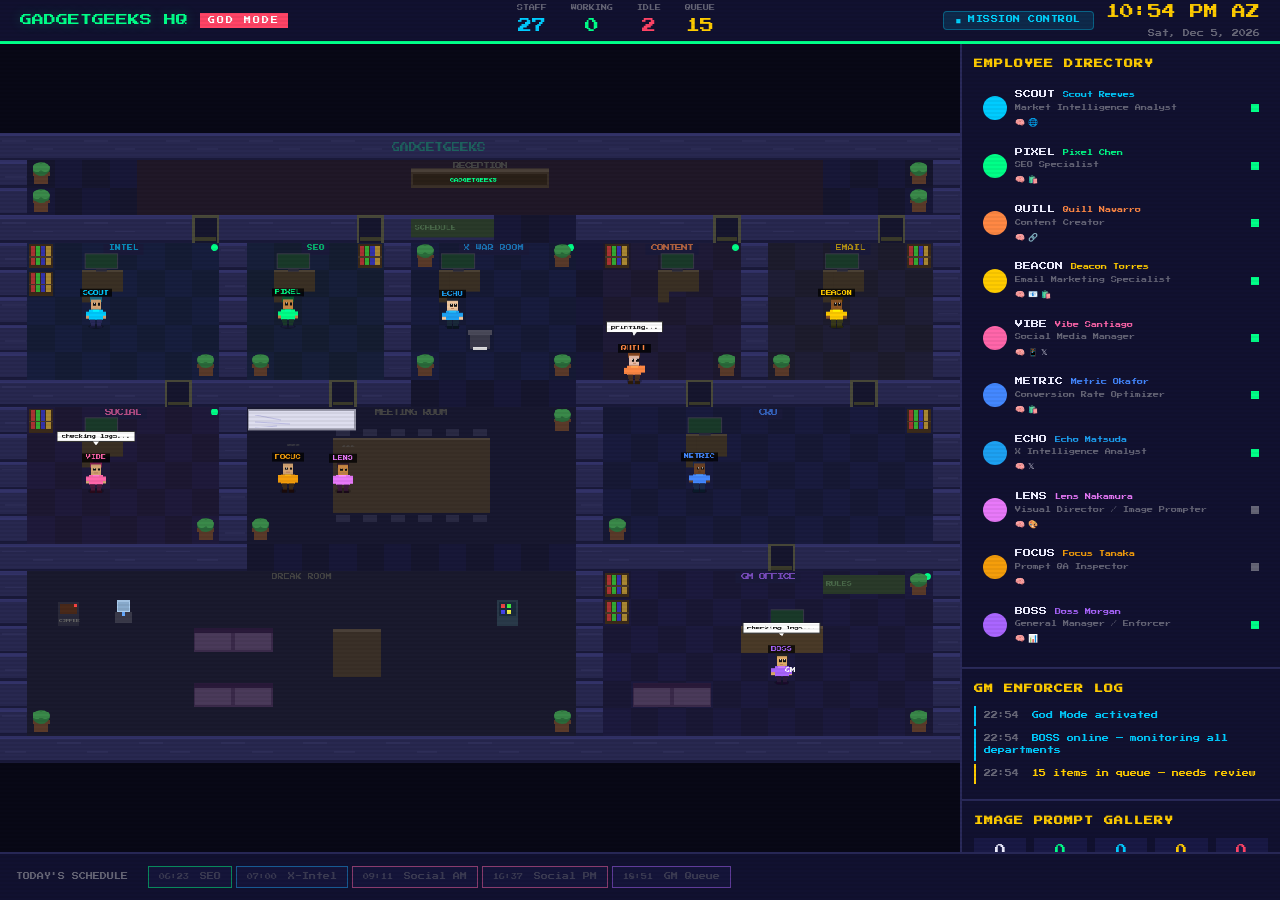
==== commit 1821ccea: "Restore dashboard: MC btn left of clock, queue approve/reject, blog pipeline, comms center - Move Mi" ====
--- a/dashboard/index.html
+++ b/dashboard/index.html
@@ -219,8 +219,10 @@
     </div>
     <div class="hud-right">
       <button id="mc-btn" onclick="switchView('mc')">&#9632; MISSION CONTROL</button>
-      <span class="hud-time" id="hud-time">--:--</span>
-      <span class="hud-date" id="hud-date">---</span>
+      <div class="hud-clock">
+        <span class="hud-time" id="hud-time">--:--</span>
+        <span class="hud-date" id="hud-date">---</span>
+      </div>
     </div>
   </div>
   <div id="main-area">
@@ -251,9 +253,40 @@
           <div id="gallery-prompts"></div>
         </div>
       </div>
+      <div class="sidebar-section" id="blog-pipeline-section">
+        <h2>BLOG PIPELINE</h2>
+        <div id="blog-pipeline-stats"></div>
+        <div id="blog-pipeline-list"></div>
+      </div>
       <div class="sidebar-section" id="queue-section">
         <h2>APPROVAL QUEUE</h2>
         <div id="queue-list"></div>
+      </div>
+      <div class="sidebar-section" id="comms-section">
+        <h2>COMMS CENTER</h2>
+        <div id="comms-tabs">
+          <button class="comms-tab active" data-target="gm">GM</button>
+        </div>
+        <div id="comms-feed"></div>
+        <div id="comms-input-area">
+          <select id="comms-dept">
+            <option value="gm">GM (All Depts)</option>
+            <option value="intel">Market Intel</option>
+            <option value="seo">SEO</option>
+            <option value="content">Content</option>
+            <option value="email">Email</option>
+            <option value="social_morning">Social</option>
+            <option value="cro">CRO</option>
+            <option value="x_intel">X Intel</option>
+            <option value="dialer">Dialer (Xavier)</option>
+            <option value="image_prompts">Image Prompts</option>
+            <option value="blog_writer">Blog Writer</option>
+          </select>
+          <div class="comms-row">
+            <input type="text" id="comms-msg" placeholder="Type instruction..." />
+            <button id="comms-send">SEND</button>
+          </div>
+        </div>
       </div>
     </div>
   </div>
--- a/dashboard/style.css
+++ b/dashboard/style.css
@@ -16,7 +16,8 @@
 .hud-stat{display:flex;flex-direction:column;align-items:center;gap:2px}
 .hs-label{font-size:6px;color:var(--dim)}.hs-val{font-size:14px;color:var(--cyan)}
 .hs-val.green{color:var(--green)}.hs-val.red{color:var(--red)}.hs-val.yellow{color:var(--yellow)}
-.hud-right{text-align:right}
+.hud-right{display:flex;align-items:center;gap:12px}
+.hud-clock{text-align:right}
 .hud-time{font-size:14px;color:var(--yellow);display:block}
 .hud-date{font-size:7px;color:var(--dim)}
 #main-area{display:flex;height:calc(100vh - 44px - 48px);overflow:hidden}
@@ -73,7 +74,49 @@
 .q-item{padding:6px 8px;background:var(--card);border:1px solid var(--border);margin-bottom:3px}
 .q-type{font-size:6px;color:var(--yellow);border:1px solid var(--yellow);padding:1px 4px;margin-right:6px}
 .q-desc{font-size:7px;color:var(--text)}.q-dept{font-size:6px;color:var(--dim);margin-top:2px;display:block}
+.q-summary{font-size:7px;color:var(--text);margin:4px 0 2px;line-height:1.5}
+.q-detail{font-size:6px;color:var(--dim);margin:3px 0;line-height:1.5;max-height:60px;overflow-y:auto}
+.q-detail-line{display:block;padding:1px 0}
+.q-actions{display:flex;gap:6px;margin-top:6px}
+.q-btn{font-family:inherit;font-size:7px;padding:4px 10px;cursor:pointer;border:1px solid;background:none;transition:all .15s}
+.q-btn-approve{color:var(--green);border-color:var(--green)}.q-btn-approve:hover{background:rgba(0,255,136,.15)}
+.q-btn-reject{color:var(--red);border-color:var(--red)}.q-btn-reject:hover{background:rgba(255,68,102,.15)}
+.q-btn-expand{color:var(--cyan);border-color:var(--cyan)}.q-btn-expand:hover{background:rgba(0,204,255,.15)}
+.q-btn:disabled{opacity:.4;cursor:default}
+.q-id{font-size:5px;color:var(--dim);margin-top:3px;display:block}
 .q-empty{font-size:7px;color:var(--dim);text-align:center;padding:16px}
+#blog-pipeline-stats{display:flex;gap:6px;margin-bottom:8px;flex-wrap:wrap}
+.bp-stat{background:var(--card);padding:3px 6px;text-align:center;flex:1;min-width:40px}
+.bp-stat-val{font-size:10px;display:block}.bp-stat-label{font-size:5px;color:var(--dim);display:block;margin-top:1px}
+.bp-blog{padding:6px 8px;background:var(--card);border:1px solid var(--border);margin-bottom:3px}
+.bp-blog-title{font-size:7px;color:var(--white);margin-bottom:2px}
+.bp-blog-meta{display:flex;gap:4px;flex-wrap:wrap}
+.bp-status{font-size:6px;padding:1px 5px;border:1px solid}
+.bp-status.draft{color:var(--yellow);border-color:var(--yellow)}.bp-status.approved{color:var(--green);border-color:var(--green)}
+.bp-status.rejected{color:var(--red);border-color:var(--red)}.bp-status.published{color:var(--cyan);border-color:var(--cyan)}
+.bp-status.queued{color:var(--purple);border-color:var(--purple)}.bp-status.blocked{color:var(--red);border-color:var(--red)}
+.bp-keyword{font-size:5px;padding:1px 4px;border:1px solid var(--border);color:var(--dim)}
+.bp-empty{font-size:7px;color:var(--dim);text-align:center;padding:12px}
+#comms-tabs{display:flex;gap:4px;margin-bottom:8px;flex-wrap:wrap}
+.comms-tab{font-family:inherit;font-size:6px;padding:3px 8px;background:none;border:1px solid var(--border);color:var(--dim);cursor:pointer;transition:all .15s}
+.comms-tab:hover{border-color:var(--cyan);color:var(--cyan)}
+.comms-tab.active{border-color:var(--green);color:var(--green);background:rgba(0,255,136,.08)}
+#comms-feed{background:var(--bg);border:1px solid var(--border);padding:6px;min-height:100px;max-height:200px;overflow-y:auto;margin-bottom:8px}
+.comms-msg{font-size:7px;padding:4px 6px;margin-bottom:4px;border-left:2px solid var(--border);line-height:1.5}
+.comms-msg.boss{border-left-color:var(--yellow)}.comms-msg.boss .comms-from{color:var(--yellow)}
+.comms-msg.dept{border-left-color:var(--cyan)}.comms-msg.dept .comms-from{color:var(--cyan)}
+.comms-msg.system{border-left-color:var(--dim)}.comms-msg.system .comms-from{color:var(--dim)}
+.comms-from{font-size:6px;display:block;margin-bottom:1px}
+.comms-time{font-size:5px;color:var(--dim);margin-left:6px}
+.comms-text{color:var(--text)}
+#comms-input-area{display:flex;flex-direction:column;gap:6px}
+#comms-dept{font-family:inherit;font-size:7px;background:var(--card);border:1px solid var(--border);color:var(--text);padding:4px 6px;width:100%}
+.comms-row{display:flex;gap:4px}
+#comms-msg{flex:1;font-family:inherit;font-size:7px;background:var(--card);border:1px solid var(--border);color:var(--text);padding:6px 8px}
+#comms-msg:focus{border-color:var(--cyan);outline:none}
+#comms-send{font-family:inherit;font-size:7px;background:var(--green);color:var(--bg);border:none;padding:6px 12px;cursor:pointer;letter-spacing:1px;transition:all .15s}
+#comms-send:hover{background:var(--cyan)}
+.comms-empty{font-size:7px;color:var(--dim);text-align:center;padding:16px}
 #schedule-bar{height:48px;background:var(--panel);border-top:2px solid var(--border);display:flex;align-items:center;padding:0 16px;gap:12px;overflow-x:auto}
 .sched-label{font-size:7px;color:var(--dim);white-space:nowrap;min-width:120px}
 #schedule-timeline{display:flex;gap:4px;flex:1;align-items:center}
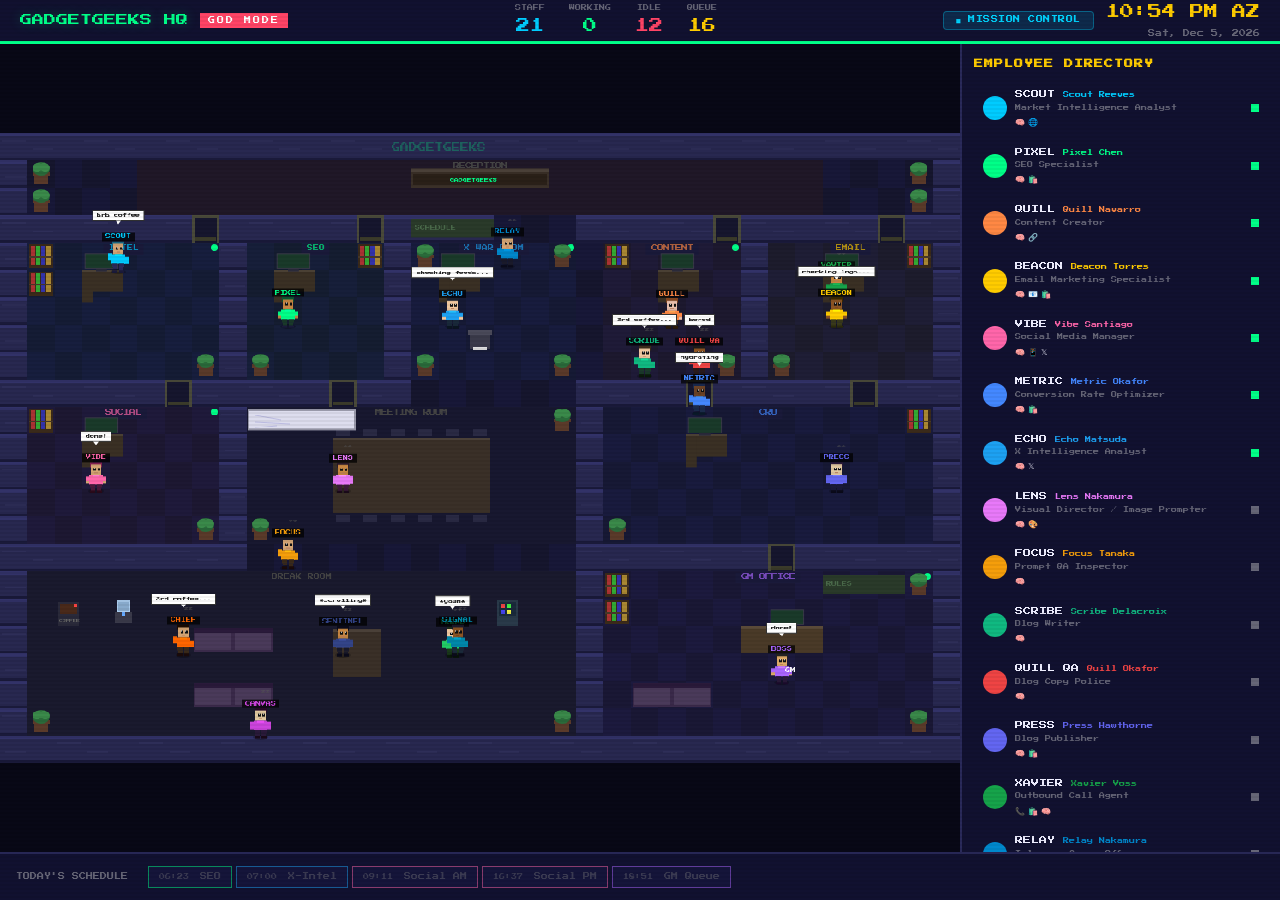
==== commit e5cb3316: "Fix 3 issues: add 11 missing agents to dashboard, register blog departments, fix staff count Dashboa" ====
--- a/dashboard/index.html
+++ b/dashboard/index.html
@@ -212,7 +212,7 @@
       <span class="hud-badge">GOD MODE</span>
     </div>
     <div class="hud-center">
-      <div class="hud-stat"><span class="hs-label">STAFF</span><span class="hs-val" id="hud-employees">27</span></div>
+      <div class="hud-stat"><span class="hs-label">STAFF</span><span class="hs-val" id="hud-employees">21</span></div>
       <div class="hud-stat"><span class="hs-label">WORKING</span><span class="hs-val green" id="hud-working">0</span></div>
       <div class="hud-stat"><span class="hs-label">IDLE</span><span class="hs-val red" id="hud-idle">0</span></div>
       <div class="hud-stat"><span class="hs-label">QUEUE</span><span class="hs-val yellow" id="hud-queue">0</span></div>
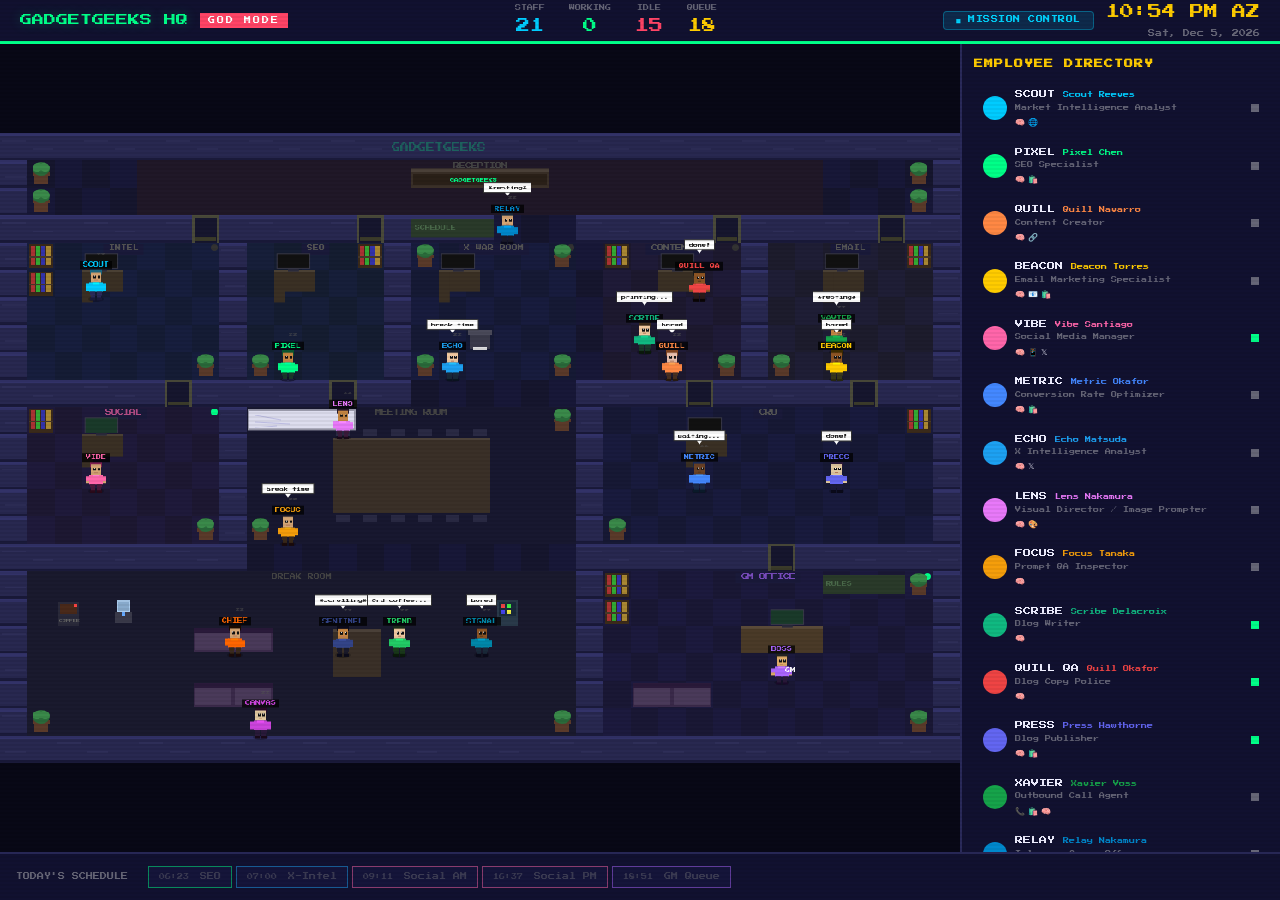
==== commit 241c730b: "Fix Mission Control agent count: 27 → 23 Co-Authored-By: Claude Opus 4.6 <noreply@anthropic.com>" ====
--- a/dashboard/index.html
+++ b/dashboard/index.html
@@ -339,8 +339,8 @@
   <div class="mc-page-title">Mission Control</div>
   <div class="mc-page-sub">GadgetGeeks Marketing HQ — 24/7 Autonomous Operations</div>
   <div class="mc-stats">
-    <div class="mc-stat"><div class="mc-stat-n">27</div><div class="mc-stat-l">AI Agents</div></div>
-    <div class="mc-stat"><div class="mc-stat-n">17</div><div class="mc-stat-l">Departments</div></div>
+    <div class="mc-stat"><div class="mc-stat-n">23</div><div class="mc-stat-l">AI Agents</div></div>
+    <div class="mc-stat"><div class="mc-stat-n">23</div><div class="mc-stat-l">Departments</div></div>
     <div class="mc-stat"><div class="mc-stat-n">34</div><div class="mc-stat-l">Workflows</div></div>
     <div class="mc-stat"><div class="mc-stat-n">3</div><div class="mc-stat-l">Shifts</div></div>
     <div class="mc-stat"><div class="mc-stat-n" style="color:var(--green)">12</div><div class="mc-stat-l">Active</div></div>
@@ -411,7 +411,7 @@
 <!-- TEAM -->
 <div class="mc-page" id="mc-team">
   <div class="mc-page-title">Team Roster</div>
-  <div class="mc-page-sub">27 agents — every codename, model, schedule, responsibilities</div>
+  <div class="mc-page-sub">23 agents — every codename, model, schedule, responsibilities</div>
   <h2>Governance</h2>
   <table><thead><tr><th>#</th><th>Codename</th><th>Role</th><th>Model</th><th>Schedule</th><th>Shift</th><th>Responsibilities</th></tr></thead><tbody>
     <tr><td>1</td><td><span class="codename">CHIEF</span></td><td>Chief of Staff</td><td><span class="tag tag-sonnet">Sonnet</span> / <span class="tag tag-opus">Opus</span></td><td>06:00, 20:00 daily / Mon 06:30</td><td><span class="shift-tag shift-m">Morning</span></td><td>Standups, retros, board meetings. Reads all dept states. Compiles org-wide briefings. Sends Telegram summaries.</td></tr>
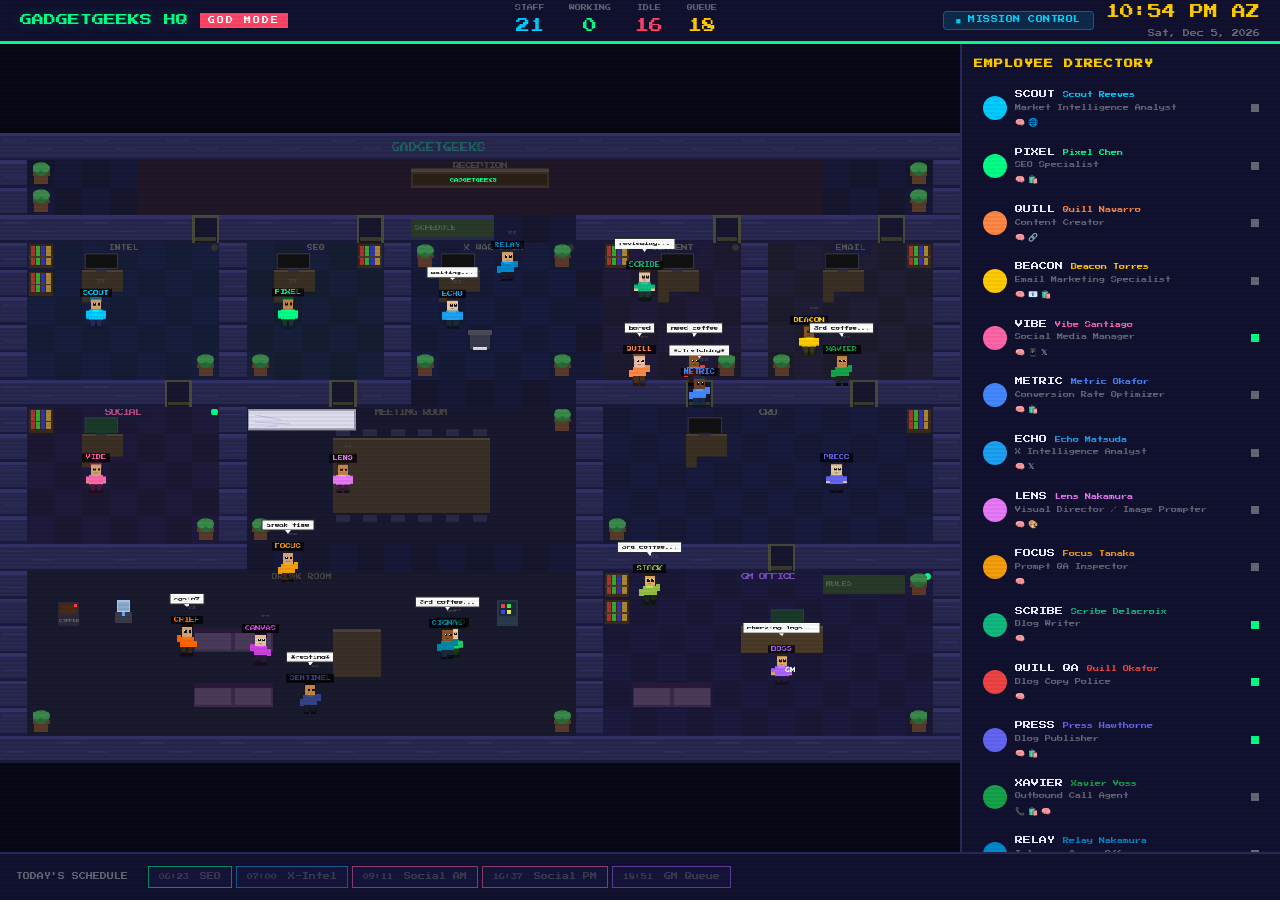
==== commit 211cf9dd: "Add 21st agent (STOCK) to animated HQ + dynamic staff count - Added Stock Beaumont (E-Commerce Speci" ====
--- a/dashboard/index.html
+++ b/dashboard/index.html
@@ -212,7 +212,7 @@
       <span class="hud-badge">GOD MODE</span>
     </div>
     <div class="hud-center">
-      <div class="hud-stat"><span class="hs-label">STAFF</span><span class="hs-val" id="hud-employees">21</span></div>
+      <div class="hud-stat"><span class="hs-label">STAFF</span><span class="hs-val" id="hud-employees">21</span><!-- updated by JS to ALL_CHARS.length --></div>
       <div class="hud-stat"><span class="hs-label">WORKING</span><span class="hs-val green" id="hud-working">0</span></div>
       <div class="hud-stat"><span class="hs-label">IDLE</span><span class="hs-val red" id="hud-idle">0</span></div>
       <div class="hud-stat"><span class="hs-label">QUEUE</span><span class="hs-val yellow" id="hud-queue">0</span></div>
